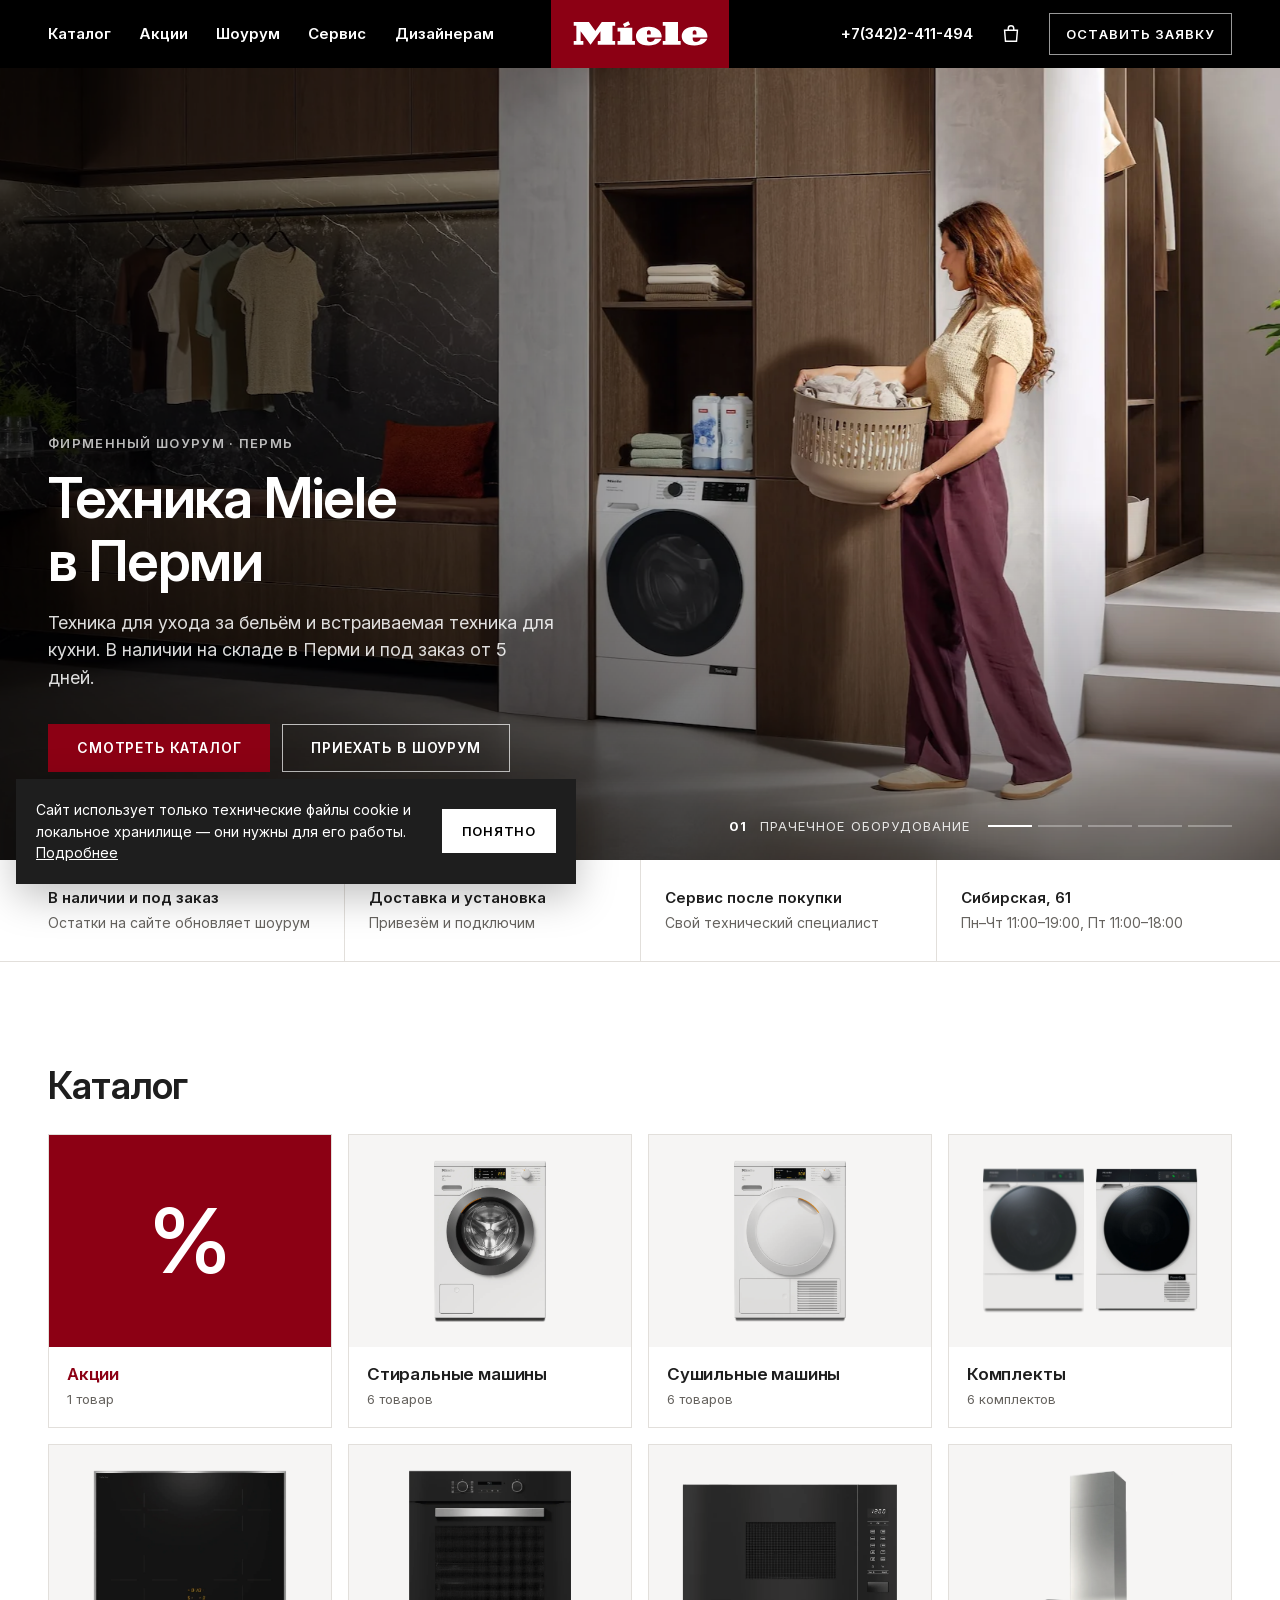
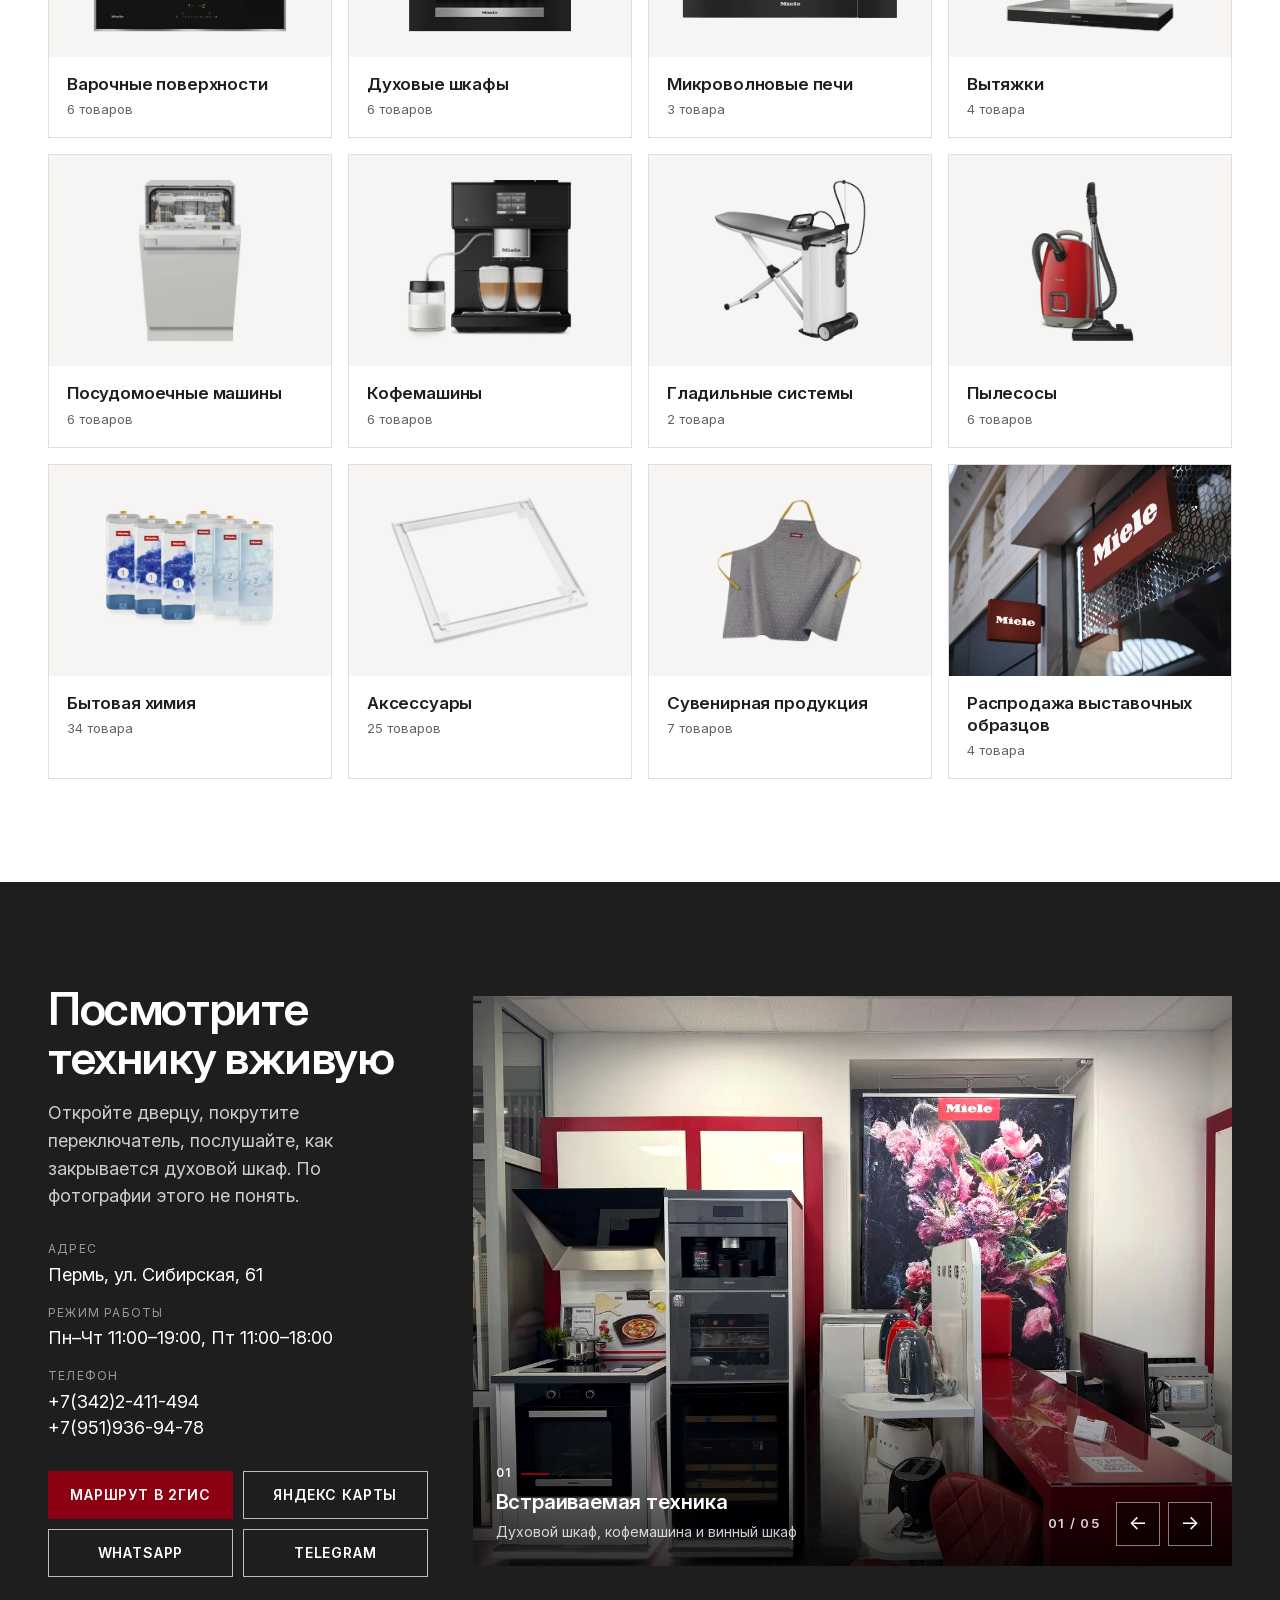
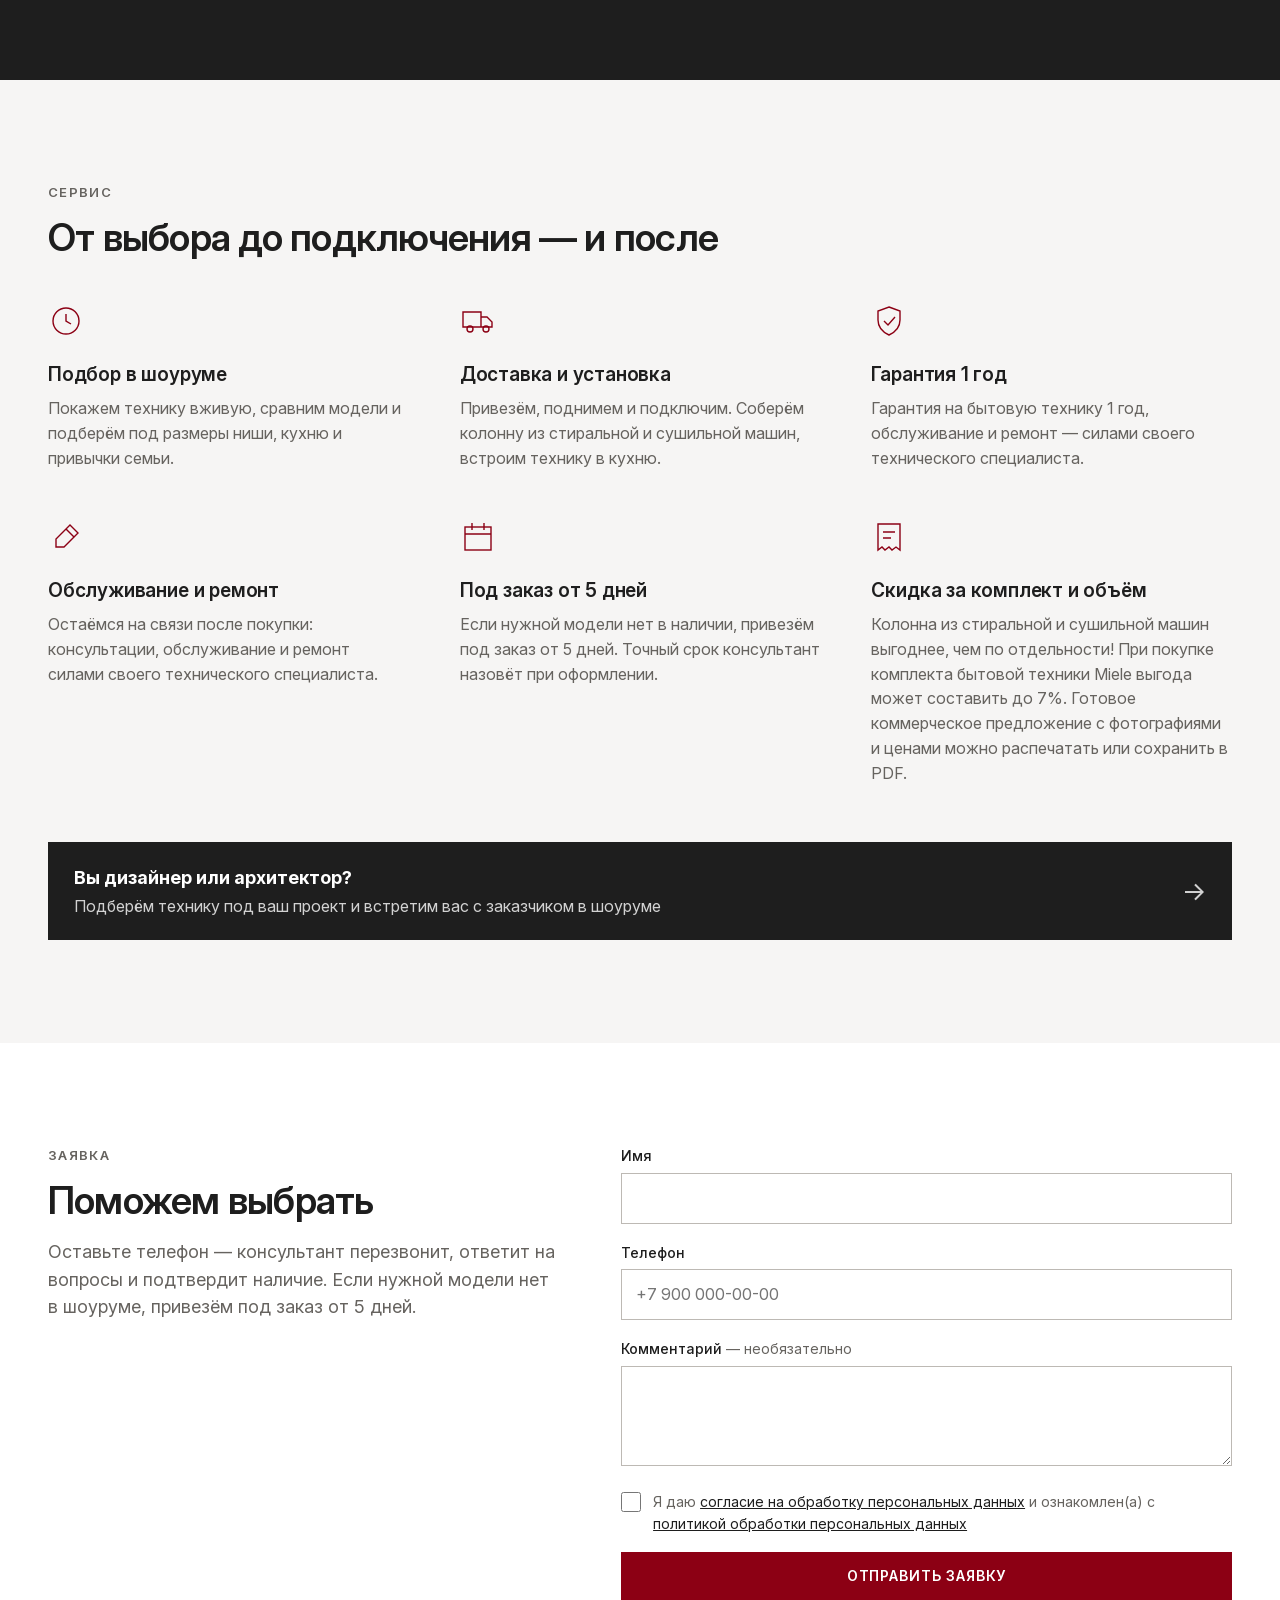
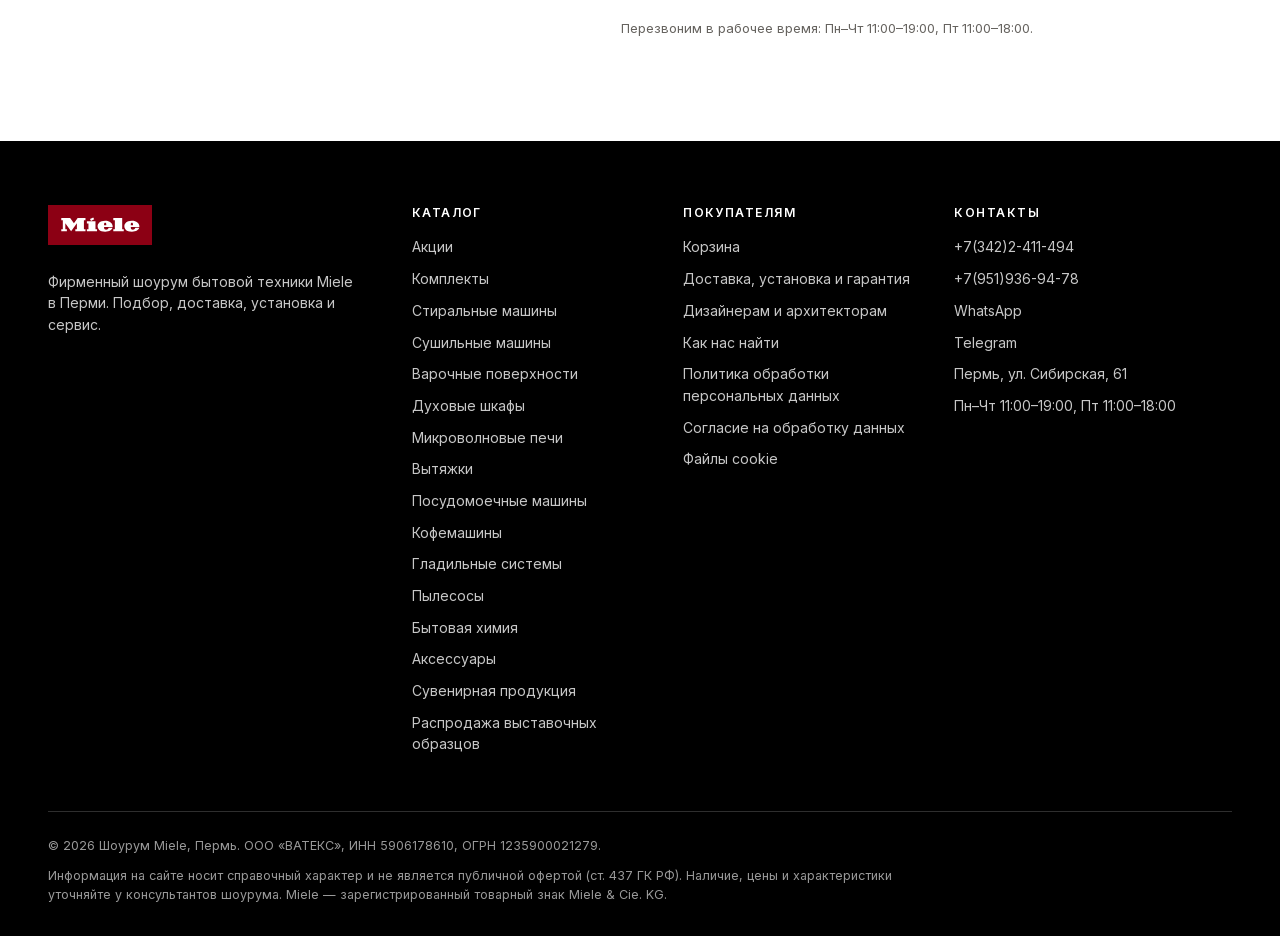
==== index.html @ 255496a9 "Offer: product photos ~25% bigger Co-Authored-By: Claude Opus 5.5 <noreply@anthropic.com>" ====
<!doctype html>
<html lang="ru">
<head>
<meta charset="utf-8">
<meta name="viewport" content="width=device-width, initial-scale=1">
<title>Miele в Перми — фирменный шоурум бытовой техники</title>
<meta name="description" content="Шоурум техники Miele в Перми на Сибирской, 61: стиральные машины и сушильные машины, духовые шкафы, варочные поверхности, посудомоечные машины. В наличии и под заказ, доставка и установка.">
<link rel="canonical" href="https://miele-perm.ru/">
<meta name="theme-color" content="#000000">
<link rel="preload" href="assets/fonts/InterVariable.woff2" as="font" type="font/woff2" crossorigin>
<link rel="icon" href="assets/img/favicon.png" type="image/png">
<link rel="stylesheet" href="assets/css/style.css?v=47">
</head>
<body data-page="home">
<div id="hdr"></div>

<main id="main">
  <section class="hero">
    <div class="hero__slides" aria-hidden="true">
      <img class="hero__img on" src="assets/img/mood/hero.webp" alt="Стиральная машина Miele в интерьере" data-label="Прачечное оборудование" style="--mp:68% 18%" fetchpriority="high">
      <img class="hero__img" src="assets/img/mood/h-kitchen.webp" alt="Кухня со встроенной техникой Miele" data-label="Встраиваемая кухня" style="--mp:70% 55%">
      <img class="hero__img" src="assets/img/mood/h-ovens.webp" alt="Духовые шкафы Miele в кухне с деревянными фасадами" data-label="Духовые шкафы" style="--mp:78% 45%">
      <img class="hero__img" src="assets/img/mood/h-built.webp" alt="Встраиваемая техника Miele цвета графит" data-label="Встраиваемая техника" style="--mp:75% 50%">
      <img class="hero__img" src="assets/img/mood/h-laundry.webp" alt="Колонна из стиральной и сушильной машин Miele" data-label="Стиральные и сушильные машины" style="--mp:55% 55%">
    </div>
    <div class="wrap hero__in">
      <p class="eyebrow">Фирменный шоурум · Пермь</p>
      <h1>Техника Miele в&nbsp;Перми</h1>
      <p class="lead">Техника для ухода за бельём и встраиваемая техника для кухни. В наличии на складе в Перми и под заказ от 5 дней.</p>
      <div class="hero__btns">
        <a class="btn" href="#catalog">Смотреть каталог</a>
        <a class="btn btn--white" href="#showroom">Приехать в шоурум</a>
      </div>
    </div>
    <div class="hero__bar wrap"><span class="hero__lbl"><b>01</b> Прачечное оборудование</span><span class="hero__dots"><button type="button" data-h="0" aria-label="Фото 1"><i></i></button><button type="button" data-h="1" aria-label="Фото 2"><i></i></button><button type="button" data-h="2" aria-label="Фото 3"><i></i></button><button type="button" data-h="3" aria-label="Фото 4"><i></i></button><button type="button" data-h="4" aria-label="Фото 5"><i></i></button></span></div>
  </section>

  <div class="facts"><div class="wrap facts__in">
    <div class="fact"><b>В наличии и под заказ</b><span>Остатки на сайте обновляет шоурум</span></div>
    <div class="fact"><b>Доставка и установка</b><span>Привезём и подключим</span></div>
    <div class="fact"><b>Сервис после покупки</b><span>Свой технический специалист</span></div>
    <div class="fact"><b>Сибирская, 61</b><span data-cfg="hours">Пн–Чт 11:00–19:00, Пт 11:00–18:00</span></div>
  </div></div>

  <section class="sec" id="catalog">
    <div class="wrap">
      <div class="cat__head">
        <div><button type="button" class="cat__back" id="cat-back" hidden>Все разделы</button><h2 id="cat-title">Каталог</h2></div>
        <div class="cat__tools" id="cat-tools" hidden>
          <label class="sort"><span>Сортировка</span>
            <select id="sort">
              <option value="default">По умолчанию</option>
              <option value="stock">Сначала в наличии</option>
              <option value="price-asc">Сначала дешевле</option>
              <option value="price-desc">Сначала дороже</option>
              <option value="name">По названию, А–Я</option>
            </select>
          </label>
          <label class="only"><input type="checkbox" id="only"> Только в наличии <span id="count" style="color:var(--muted)"></span></label>
        </div>
      </div>
      <div class="folders" id="folders"></div>
      <div class="grid" id="grid" aria-live="polite" hidden></div>
    </div>
  </section>

  <section class="sec sec--dark on-dark shw" id="showroom">
    <div class="wrap shw__in">
      <div class="shw__txt">
        <h2>Посмотрите технику вживую</h2>
        <p class="lead">Откройте дверцу, покрутите переключатель, послушайте, как закрывается духовой шкаф. По фотографии этого не понять.</p>
        <dl class="shw__dl">
          <div><dt>Адрес</dt><dd data-cfg="address">Пермь, ул. Сибирская, 61</dd></div>
          <div><dt>Режим работы</dt><dd data-cfg="hours">Пн–Чт 11:00–19:00, Пт 11:00–18:00</dd></div>
          <div><dt>Телефон</dt><dd><a data-cfg="tel" href="tel:+73422411494">+7(342)2-411-494</a><br><a data-cfg="tel2" href="tel:+79519369478">+7(951)936-94-78</a></dd></div>
        </dl>
        <div class="shw__btns">
            <a class="btn" data-cfg="gis" href="#" target="_blank" rel="noopener">Маршрут в 2ГИС</a>
            <a class="btn btn--white" data-cfg="ymaps" href="#" target="_blank" rel="noopener">Яндекс Карты</a>
            <a class="btn btn--white" data-cfg="wa" href="#" target="_blank" rel="noopener">WhatsApp</a>
            <a class="btn btn--white" data-cfg="tg" href="#" target="_blank" rel="noopener">Telegram</a>
          </div>
      </div>
      <div class="shw__slider" aria-label="Фото шоурума">
        <figure class="shw__s on"><img src="assets/img/showroom/sr2.webp?v=2" alt="Встраиваемая техника Miele у входа в шоурум" loading="lazy" draggable="false"><figcaption class="shw__cap"><i>01</i><b>Встраиваемая техника</b><em>Духовой шкаф, кофемашина и винный шкаф</em></figcaption></figure>
        <figure class="shw__s"><img src="assets/img/showroom/sr3.webp" alt="Линия встраиваемых духовых шкафов и холодильников Miele" loading="lazy" draggable="false"><figcaption class="shw__cap"><i>02</i><b>Линия духовых шкафов</b><em>Духовые шкафы, пароварки и холодильники</em></figcaption></figure>
        <figure class="shw__s"><img src="assets/img/showroom/sr4.webp" alt="Колонны из стиральных и сушильных машин Miele" loading="lazy" draggable="false"><figcaption class="shw__cap"><i>03</i><b>Прачечная</b><em>Колонны из стиральных и сушильных машин</em></figcaption></figure>
        <figure class="shw__s"><img src="assets/img/showroom/sr5.webp" alt="Стиральные машины Miele на подиуме" loading="lazy" draggable="false"><figcaption class="shw__cap"><i>04</i><b>Стиральные машины</b><em>Модели на подиуме — можно открыть и сравнить</em></figcaption></figure>
        <figure class="shw__s"><img src="assets/img/showroom/sr6.webp?v=2" alt="Зона консультаций в шоуруме Miele" loading="lazy" draggable="false"><figcaption class="shw__cap"><i>05</i><b>Зона консультаций</b><em>Подберём технику и посчитаем комплект</em></figcaption></figure>
        <div class="shw__ctl"><span class="shw__n">01 / 05</span><button type="button" class="shw__arr" data-d="-1" aria-label="Предыдущее фото">←</button><button type="button" class="shw__arr" data-d="1" aria-label="Следующее фото">→</button></div>
      </div>
    </div>
  </section>

  <section class="sec sec--soft" id="service">
    <div class="wrap">
      <p class="eyebrow">Сервис</p>
      <h2>От выбора до подключения — и после</h2>
      <div class="svc">
        <div class="svc__i">
          <svg viewBox="0 0 36 36" aria-hidden="true"><circle cx="18" cy="18" r="13"/><path d="M18 11v7l5 3"/></svg>
          <h3>Подбор в шоуруме</h3>
          <p>Покажем технику вживую, сравним модели и подберём под размеры ниши, кухню и привычки семьи.</p>
        </div>
        <div class="svc__i">
          <svg viewBox="0 0 36 36" aria-hidden="true"><path d="M3 9h18v15H3zM21 14h6l5 5v5h-11z"/><circle cx="10" cy="26" r="3"/><circle cx="26" cy="26" r="3"/></svg>
          <h3>Доставка и установка</h3>
          <p>Привезём, поднимем и подключим. Соберём колонну из стиральной и сушильной машин, встроим технику в кухню.</p>
        </div>
        <div class="svc__i svc__i--key">
          <svg viewBox="0 0 36 36" aria-hidden="true"><path d="M18 4l11 4v9c0 7-4.5 12-11 15C11.5 29 7 24 7 17V8z"/><path d="M13 18l4 4 7-8"/></svg>
          <h3>Гарантия 1 год</h3>
          <p>Гарантия на бытовую технику 1 год, обслуживание и ремонт — силами своего технического специалиста.</p>
        </div>
        <div class="svc__i">
          <svg viewBox="0 0 36 36" aria-hidden="true"><path d="M22 6l8 8-14 14H8v-8z"/><path d="M18 10l8 8"/></svg>
          <h3>Обслуживание и ремонт</h3>
          <p>Остаёмся на связи после покупки: консультации, обслуживание и ремонт силами своего технического специалиста.</p>
        </div>
        <div class="svc__i">
          <svg viewBox="0 0 36 36" aria-hidden="true"><rect x="5" y="8" width="26" height="23"/><path d="M5 15h26M12 4v7M24 4v7"/></svg>
          <h3>Под заказ от 5 дней</h3>
          <p>Если нужной модели нет в наличии, привезём под заказ от 5 дней. Точный срок консультант назовёт при оформлении.</p>
        </div>
        <div class="svc__i">
          <svg viewBox="0 0 36 36" aria-hidden="true"><path d="M7 5h22v26l-4-3-4 3-3-3-4 3-3-3-4 3z"/><path d="M12 13h12M12 19h8"/></svg>
          <h3>Скидка за комплект и объём</h3>
          <p>Колонна из стиральной и сушильной машин выгоднее, чем по отдельности! При покупке комплекта бытовой техники Miele выгода может составить до 7%. Готовое коммерческое предложение с фотографиями и ценами можно распечатать или сохранить в PDF.</p>
        </div>
      </div>
      <a class="svc__pro" href="designers.html"><span><b>Вы дизайнер или архитектор?</b> Подберём технику под ваш проект и встретим вас с заказчиком в шоуруме</span><span class="svc__go" aria-hidden="true">→</span></a>
    </div>
  </section>

  <section class="sec" id="ask">
    <div class="wrap ask">
      <div>
        <p class="eyebrow">Заявка</p>
        <h2>Поможем выбрать</h2>
        <p class="lead">Оставьте телефон — консультант перезвонит, ответит на вопросы и подтвердит наличие. Если нужной модели нет в шоуруме, привезём под заказ <span data-cfg="leadTime">от 5 дней</span>.</p>
      </div>
      <div id="lead-home"></div>
    </div>
  </section>
</main>

<div id="ftr"></div>
<script src="api/state.php"></script>
<script src="assets/js/store.js?v=47"></script>
<script src="assets/js/app.js?v=47"></script>
</body>
</html>
---- assets/css/style.css ----
@font-face { font-family: "Inter"; src: url("../fonts/InterVariable.woff2") format("woff2"); font-weight: 100 900; font-display: swap; }

:root {
  --red: #8C0014; --red-dark: #6E0010;
  --black: #000; --ink: #1E1E1E; --muted: #66635F; --line: #E2DFDB;
  --bg: #fff; --soft: #F6F5F4; --sand: #D5D2CC;
  --ok: #1F7A4D; --warn: #A8650A; --off: #8A8784;
  --wrap: 1280px; --gut: clamp(16px, 4vw, 48px);
  --ease: cubic-bezier(.2, .7, .2, 1);
}
*, *::before, *::after { box-sizing: border-box; }
html { -webkit-text-size-adjust: 100%; scroll-behavior: smooth; scroll-padding-top: 88px; }
body { margin: 0; background: var(--bg); color: var(--ink); font: 400 16px/1.55 "Inter", "Helvetica Neue", Helvetica, Arial, sans-serif; -webkit-font-smoothing: antialiased; }
img { display: block; max-width: 100%; }
a { color: inherit; }
h1, h2, h3, p { margin: 0; }
h1, h2, h3 { font-weight: 600; letter-spacing: -.02em; line-height: 1.12; text-wrap: balance; }
h1 { font-size: clamp(32px, 4.6vw, 56px); }
h2 { font-size: clamp(26px, 3vw, 38px); }
h3 { font-size: 19px; letter-spacing: -.01em; line-height: 1.3; }
button, input, textarea, select { font: inherit; color: inherit; }
:focus-visible { outline: 2px solid var(--red); outline-offset: 3px; }
.on-dark :focus-visible, .hdr :focus-visible, .ftr :focus-visible { outline-color: #fff; }
.wrap { width: 100%; max-width: calc(var(--wrap) + var(--gut) * 2); margin: 0 auto; padding: 0 var(--gut); }
.sec { padding: clamp(56px, 8vw, 104px) 0; }
.sec--soft { background: var(--soft); }
.sec--sand { background: var(--sand); }
.sec--dark { background: var(--ink); color: #fff; }
.eyebrow { font-size: 13px; font-weight: 600; letter-spacing: .1em; text-transform: uppercase; color: var(--muted); margin-bottom: 14px; }
.sec--dark .eyebrow, .hero .eyebrow { color: rgba(255, 255, 255, .72); }
.lead { font-size: clamp(16px, 1.4vw, 18px); color: var(--muted); max-width: 60ch; margin-top: 16px; }
.sec--dark .lead { color: rgba(255, 255, 255, .78); }
.sr { position: absolute; width: 1px; height: 1px; overflow: hidden; clip: rect(0 0 0 0); white-space: nowrap; }
.skip { position: absolute; left: -999px; top: 0; z-index: 100; background: #fff; color: #000; padding: 12px 16px; }
.skip:focus { left: 8px; top: 8px; }

/* Кнопки */
.btn { display: inline-flex; align-items: center; justify-content: center; gap: 10px; min-height: 48px; padding: 0 28px; border: 1px solid transparent; border-radius: 0; background: var(--red); color: #fff; font-size: 14px; font-weight: 600; letter-spacing: .06em; text-transform: uppercase; text-decoration: none; cursor: pointer; transition: background .2s var(--ease), color .2s var(--ease), border-color .2s var(--ease); }
.btn:hover { background: var(--red-dark); }
.btn--line { background: transparent; color: var(--ink); border-color: var(--ink); }
.btn--line:hover { background: var(--ink); color: #fff; }
.btn--white { background: transparent; color: #fff; border-color: rgba(255, 255, 255, .7); }
.btn--white:hover { background: #fff; color: var(--ink); border-color: #fff; }
.btn--wide { width: 100%; }
.more { display: inline-flex; align-items: center; gap: 8px; font-size: 13px; font-weight: 600; letter-spacing: .1em; text-transform: uppercase; text-decoration: none; border-bottom: 1px solid currentColor; padding-bottom: 3px; }
.more::after { content: "→"; transition: transform .2s var(--ease); }
.more:hover::after { transform: translateX(4px); }

/* Демо-полоса */
.demo { background: var(--sand); color: var(--ink); font-size: 13px; text-align: center; padding: 7px var(--gut); }
.demo a { font-weight: 600; }

/* Шапка */
.hdr { position: sticky; top: 0; z-index: 50; background: var(--black); color: #fff; }
.hdr__in { display: grid; grid-template-columns: 1fr auto 1fr; align-items: center; height: 68px; }
.nav { display: flex; gap: clamp(16px, 2.2vw, 32px); }
.nav a { font-size: 14px; text-decoration: none; color: rgba(255, 255, 255, .86); padding: 8px 0; border-bottom: 1px solid transparent; transition: color .2s, border-color .2s; }
.nav a:hover { color: #fff; border-color: #fff; }
.logo { display: inline-flex; align-items: center; gap: 12px; text-decoration: none; color: #fff; }
.logo__mark { background: var(--red); color: #fff; font-weight: 700; font-size: 21px; letter-spacing: .01em; line-height: 1; padding: 8px 14px 9px; }
.logo__city { font-size: 12px; letter-spacing: .14em; text-transform: uppercase; color: rgba(255, 255, 255, .8); }
.hdr__right { display: flex; justify-content: flex-end; align-items: center; gap: 24px; }
.hdr__tel { font-size: 15px; font-weight: 600; text-decoration: none; white-space: nowrap; }
.hdr__cta { font-size: 13px; font-weight: 600; letter-spacing: .08em; text-transform: uppercase; text-decoration: none; border: 1px solid rgba(255, 255, 255, .6); padding: 10px 16px; transition: background .2s, color .2s; }
.hdr__cta:hover { background: #fff; color: #000; }
.burger { display: none; width: 44px; height: 44px; margin-left: -10px; background: none; border: 0; cursor: pointer; position: relative; }
.burger span, .burger::before, .burger::after { content: ""; position: absolute; left: 11px; right: 11px; height: 1.5px; background: #fff; transition: transform .25s var(--ease), opacity .2s; }
.burger::before { top: 15px; } .burger span { top: 21px; } .burger::after { top: 27px; }
.burger[aria-expanded="true"]::before { transform: translateY(6px) rotate(45deg); }
.burger[aria-expanded="true"]::after { transform: translateY(-6px) rotate(-45deg); }
.burger[aria-expanded="true"] span { opacity: 0; }
.hdr__icon { display: none; width: 44px; height: 44px; margin-right: -10px; align-items: center; justify-content: center; }
.mnav { display: none; }

/* Герой */
.hero { position: relative; min-height: min(78vh, 720px); display: flex; align-items: flex-end; color: #fff; background: #1b1714; overflow: hidden; }
.hero__img { position: absolute; inset: 0; width: 100%; height: 100%; object-fit: cover; }
.hero::after { content: ""; position: absolute; inset: 0; background: linear-gradient(90deg, rgba(0, 0, 0, .72) 0%, rgba(0, 0, 0, .35) 48%, rgba(0, 0, 0, 0) 78%), linear-gradient(0deg, rgba(0, 0, 0, .5), rgba(0, 0, 0, 0) 45%); }
.hero__in { position: relative; z-index: 1; padding-top: 96px; padding-bottom: clamp(40px, 7vw, 88px); }
.hero h1 { max-width: 14ch; }
.hero p.lead { color: rgba(255, 255, 255, .86); max-width: 46ch; }
.hero__btns { display: flex; flex-wrap: wrap; gap: 12px; margin-top: 32px; }

.facts { border-bottom: 1px solid var(--line); }
.facts__in { display: grid; grid-template-columns: repeat(4, 1fr); }
.fact { padding: 26px 24px 26px 0; font-size: 15px; }
.fact + .fact { padding-left: 24px; border-left: 1px solid var(--line); }
.fact b { display: block; font-weight: 600; margin-bottom: 2px; }
.fact span { color: var(--muted); font-size: 14px; }

/* Каталог */
.cat__head { display: flex; flex-wrap: wrap; align-items: flex-end; justify-content: space-between; gap: 20px; margin-bottom: 28px; }
.filters { display: flex; flex-wrap: wrap; gap: 8px; margin-bottom: 20px; }
.chip { min-height: 40px; padding: 0 16px; border: 1px solid var(--line); background: #fff; font-size: 14px; cursor: pointer; transition: border-color .2s, background .2s, color .2s; }
.chip:hover { border-color: var(--ink); }
.chip[aria-pressed="true"] { background: var(--ink); border-color: var(--ink); color: #fff; }
.only { display: inline-flex; align-items: center; gap: 10px; font-size: 14px; cursor: pointer; min-height: 40px; }
.only input { width: 18px; height: 18px; accent-color: var(--red); margin: 0; }
.grid { display: grid; grid-template-columns: repeat(3, minmax(0, 1fr)); gap: 2px; background: var(--line); border: 1px solid var(--line); }
.card { display: flex; flex-direction: column; background: #fff; text-decoration: none; position: relative; }
.card__pic { aspect-ratio: 1 / 1; background: var(--soft); display: flex; align-items: center; justify-content: center; padding: 12%; overflow: hidden; }
.card__pic img { width: 100%; height: 100%; object-fit: contain; mix-blend-mode: multiply; transition: transform .5s var(--ease); }
.card:hover .card__pic img { transform: scale(1.04); }
.card__body { display: flex; flex-direction: column; gap: 8px; padding: 20px 22px 24px; flex: 1; }
.card__cat { font-size: 12px; letter-spacing: .1em; text-transform: uppercase; color: var(--muted); }
.card__title { font-size: 17px; font-weight: 600; line-height: 1.3; letter-spacing: -.01em; }
.card__foot { display: flex; flex-wrap: wrap; align-items: flex-end; justify-content: space-between; gap: 6px 12px; margin-top: auto; padding-top: 12px; }
.price { font-size: 19px; font-weight: 600; white-space: nowrap; font-variant-numeric: tabular-nums; }
.price--ask { font-size: 15px; font-weight: 500; color: var(--muted); }
.empty { grid-column: 1 / -1; background: #fff; padding: 56px 24px; text-align: center; color: var(--muted); }
.empty button { margin-top: 16px; }

/* Индикатор остатка */
.stock { display: inline-flex; align-items: center; gap: 9px; font-size: 14px; font-weight: 500; white-space: nowrap; }
.bars { display: inline-flex; align-items: flex-end; gap: 2px; height: 14px; }
.bars i { width: 4px; background: #D9D6D2; }
.bars i:nth-child(1) { height: 6px; } .bars i:nth-child(2) { height: 10px; } .bars i:nth-child(3) { height: 14px; }
.stock--low { color: var(--warn); } .stock--low .bars i:nth-child(1) { background: var(--warn); }
.stock--ok, .stock--many { color: var(--ok); }
.stock--ok .bars i:nth-child(-n+2), .stock--many .bars i { background: var(--ok); }
.stock--order, .stock--out { color: var(--muted); }

/* Комплекты */
.sets { display: grid; grid-template-columns: 1fr 1fr; gap: clamp(28px, 5vw, 80px); align-items: center; }
.sets__pic { aspect-ratio: 10 / 9; overflow: hidden; }
.sets__pic img { width: 100%; height: 100%; object-fit: cover; }
.set { border-top: 1px solid rgba(30, 30, 30, .25); padding: 22px 0; }
.set:last-child { border-bottom: 1px solid rgba(30, 30, 30, .25); }
.set__top { display: flex; justify-content: space-between; align-items: baseline; gap: 16px; }
.set__note { font-size: 13px; color: #4a4744; }
.set ul { list-style: none; padding: 0; margin: 12px 0 0; font-size: 15px; }
.set li { display: flex; justify-content: space-between; gap: 16px; padding: 4px 0; }
.set li a { text-decoration: none; border-bottom: 1px solid rgba(30, 30, 30, .3); }
.set li a:hover { border-color: var(--ink); }
.set li span { white-space: nowrap; color: #4a4744; font-variant-numeric: tabular-nums; }

/* Сервис */
.svc { display: grid; grid-template-columns: repeat(3, 1fr); gap: clamp(24px, 4vw, 56px); margin-top: 44px; }
.svc__i svg { width: 36px; height: 36px; stroke: var(--red); fill: none; stroke-width: 1.4; margin-bottom: 18px; }
.svc__i p { color: var(--muted); margin-top: 8px; }

/* Салон */
.salon { display: grid; grid-template-columns: 5fr 6fr; gap: clamp(28px, 5vw, 80px); align-items: center; }
.salon dl { margin: 32px 0 0; display: grid; gap: 18px; }
.salon dt { font-size: 12px; letter-spacing: .1em; text-transform: uppercase; color: rgba(255, 255, 255, .6); margin-bottom: 2px; }
.salon dd { margin: 0; font-size: 18px; }
.salon dd a { text-decoration: none; }
.salon dd a:hover { text-decoration: underline; }
.salon__btns { display: flex; flex-wrap: wrap; gap: 12px; margin-top: 32px; }
.salon__pic { aspect-ratio: 3 / 2; overflow: hidden; }
.salon__pic img { width: 100%; height: 100%; object-fit: cover; }

/* Форма */
.ask { display: grid; grid-template-columns: 5fr 6fr; gap: clamp(28px, 5vw, 80px); }
.form { display: grid; gap: 18px; }
.fld label { display: block; font-size: 14px; font-weight: 500; margin-bottom: 6px; }
.fld input, .fld textarea { width: 100%; min-height: 48px; padding: 12px 14px; border: 1px solid #BDB9B4; border-radius: 0; background: #fff; transition: border-color .2s; }
.fld textarea { min-height: 96px; resize: vertical; }
.fld input:hover, .fld textarea:hover { border-color: var(--ink); }
.fld input:focus, .fld textarea:focus { outline: 2px solid var(--ink); outline-offset: -1px; border-color: var(--ink); }
.fld .err { display: none; font-size: 13px; color: var(--red); margin-top: 6px; }
.fld.bad input, .fld.bad textarea { border-color: var(--red); }
.fld.bad .err { display: block; }
.agree { display: grid; grid-template-columns: 20px 1fr; gap: 12px; font-size: 14px; color: var(--muted); align-items: start; cursor: pointer; }
.agree input { width: 20px; height: 20px; margin: 1px 0 0; accent-color: var(--red); }
.agree a { color: var(--ink); }
.agree.bad { color: var(--red); }
.form__note { font-size: 13px; color: var(--muted); }
.done { border: 1px solid var(--line); padding: 32px; }
.done h3 { margin-bottom: 8px; }
.done p { color: var(--muted); }
.done .more { margin-top: 20px; }
.ask__about { font-size: 14px; background: var(--soft); padding: 12px 14px; }

/* Подвал */
.ftr { background: var(--black); color: rgba(255, 255, 255, .78); font-size: 14px; padding: 64px 0 32px; }
.ftr a { text-decoration: none; }
.ftr a:hover { color: #fff; text-decoration: underline; }
.ftr__grid { display: grid; grid-template-columns: 1.4fr 1fr 1fr 1.2fr; gap: 40px; }
.ftr h3 { font-size: 12px; letter-spacing: .12em; text-transform: uppercase; color: #fff; margin-bottom: 16px; }
.ftr ul { list-style: none; padding: 0; margin: 0; display: grid; gap: 10px; }
.ftr__about { margin-top: 20px; max-width: 34ch; }
.ftr__legal { margin-top: 56px; padding-top: 24px; border-top: 1px solid rgba(255, 255, 255, .18); display: grid; gap: 10px; font-size: 12.5px; color: rgba(255, 255, 255, .6); }
.ftr__legal p { max-width: 110ch; }

/* Cookie */
.ck { position: fixed; left: 16px; right: 16px; bottom: 16px; z-index: 60; max-width: 560px; background: var(--ink); color: #fff; padding: 20px; display: none; gap: 16px; align-items: center; font-size: 14px; box-shadow: 0 12px 40px rgba(0, 0, 0, .25); }
.ck.on { display: flex; }
.ck a { color: #fff; }
.ck button { flex: none; min-height: 44px; padding: 0 20px; background: #fff; color: #000; border: 0; font-weight: 600; font-size: 13px; letter-spacing: .06em; text-transform: uppercase; cursor: pointer; }

/* Страница товара */
.crumbs { font-size: 13px; color: var(--muted); padding: 24px 0 0; }
.crumbs a { text-decoration: none; } .crumbs a:hover { text-decoration: underline; }
.pd { display: grid; grid-template-columns: 6fr 5fr; gap: clamp(28px, 5vw, 80px); padding: 28px 0 clamp(56px, 8vw, 96px); align-items: start; }
.gal__main { aspect-ratio: 1 / 1; background: var(--soft); display: flex; align-items: center; justify-content: center; padding: 9%; }
.gal__main img { width: 100%; height: 100%; object-fit: contain; mix-blend-mode: multiply; }
.gal__main.cover { padding: 0; } .gal__main.cover img { object-fit: cover; mix-blend-mode: normal; }
.gal__th { display: flex; gap: 8px; margin-top: 8px; }
.gal__th button { width: 84px; height: 84px; padding: 8px; background: var(--soft); border: 1px solid transparent; cursor: pointer; }
.gal__th button[aria-current="true"] { border-color: var(--ink); }
.gal__th img { width: 100%; height: 100%; object-fit: contain; mix-blend-mode: multiply; }
.pd__info { position: sticky; top: 96px; }
.pd__info h1 { font-size: clamp(26px, 2.8vw, 36px); }
.pd__meta { font-size: 14px; color: var(--muted); margin-top: 10px; }
.pd__buy { margin: 28px 0; padding: 24px 0; border-top: 1px solid var(--line); border-bottom: 1px solid var(--line); display: grid; gap: 14px; }
.pd__buy .price { font-size: 30px; }
.pd__buy .price--ask { font-size: 20px; color: var(--ink); }
.pd__btns { display: grid; grid-template-columns: 1fr 1fr; gap: 10px; margin-top: 6px; }
.pd__hint { font-size: 13px; color: var(--muted); }
.feat { list-style: none; padding: 0; margin: 0; display: grid; gap: 10px; }
.feat li { padding-left: 22px; position: relative; }
.feat li::before { content: ""; position: absolute; left: 0; top: .68em; width: 10px; height: 1.5px; background: var(--red); }
.pd__more { display: grid; grid-template-columns: 1fr 1fr; gap: clamp(28px, 5vw, 80px); }
.pd__more h2 { font-size: 24px; margin-bottom: 20px; }
.specs { width: 100%; border-collapse: collapse; font-size: 15px; }
.specs th, .specs td { text-align: left; padding: 12px 0; border-bottom: 1px solid var(--line); vertical-align: top; font-weight: 400; }
.specs th { color: var(--muted); width: 46%; padding-right: 16px; }

/* Юридические страницы */
.doc { max-width: 820px; padding: 48px 0 96px; }
.doc h1 { font-size: clamp(28px, 3.4vw, 40px); margin-bottom: 12px; }
.doc h2 { font-size: 21px; margin: 40px 0 12px; }
.doc p, .doc li { margin-bottom: 10px; }
.doc ul, .doc ol { padding-left: 22px; margin: 0 0 12px; }
.doc .upd { color: var(--muted); font-size: 14px; }
.doc mark { background: #FFF1C2; padding: 0 3px; }
.doc table { border-collapse: collapse; width: 100%; font-size: 15px; margin: 12px 0; }
.doc td, .doc th { border: 1px solid var(--line); padding: 10px 12px; text-align: left; vertical-align: top; }

@media (max-width: 1020px) {
  .nav, .hdr__cta, .hdr__tel { display: none; }
  .burger { display: block; } .hdr__icon { display: inline-flex; }
  .hdr__in { height: 60px; }
  .mnav { position: fixed; inset: 60px 0 0; z-index: 49; background: var(--black); color: #fff; padding: 24px var(--gut) 40px; flex-direction: column; gap: 4px; overflow: auto; }
  .mnav.on { display: flex; }
  .mnav a { font-size: 24px; font-weight: 600; text-decoration: none; padding: 14px 0; border-bottom: 1px solid rgba(255, 255, 255, .16); }
  .mnav .mnav__tel { margin-top: auto; border: 0; font-size: 20px; }
  .grid { grid-template-columns: repeat(2, minmax(0, 1fr)); }
  .facts__in { grid-template-columns: 1fr 1fr; }
  .fact:nth-child(3) { padding-left: 0; border-left: 0; }
  .fact:nth-child(n+3) { border-top: 1px solid var(--line); }
  .sets, .salon, .ask, .pd, .pd__more { grid-template-columns: 1fr; }
  .pd__info { position: static; }
  .ftr__grid { grid-template-columns: 1fr 1fr; }
}
@media (max-width: 640px) {
  .logo__city { display: none; }
  .hero { min-height: 600px; }
  .hero::after { background: linear-gradient(0deg, rgba(0, 0, 0, .82) 0%, rgba(0, 0, 0, .35) 60%, rgba(0, 0, 0, .15) 100%); }
  .hero__btns .btn { width: 100%; }
  .grid { grid-template-columns: 1fr; }
  .card__main { flex-direction: row; }
  .card__pic { width: 38%; flex: none; padding: 5%; aspect-ratio: auto; min-height: 150px; }
  .card__pic img { max-height: 200px; }
  .card__body { padding: 16px; }
  .card__title { font-size: 16px; }
  .card__foot { flex-direction: column; align-items: flex-start; gap: 6px; }
  .svc { grid-template-columns: 1fr; }
  .set__top { flex-direction: column; gap: 2px; }
  .pd__btns { grid-template-columns: 1fr; }
  .gal__th button { width: 68px; height: 68px; }
  .ftr__grid { grid-template-columns: 1fr; gap: 32px; }
  .ck.on { flex-direction: column; align-items: stretch; }
  .salon__btns .btn, .btn--m { width: 100%; }
}
@media (max-width: 380px) { .fact { font-size: 14px; padding-right: 12px; } .fact + .fact { padding-left: 12px; } .fact:nth-child(3) { padding-left: 0; } }
@media (prefers-reduced-motion: reduce) { html { scroll-behavior: auto; } *, *::before, *::after { transition: none !important; animation: none !important; } }

/* Логотип и сортировка */
.logo__img { display: block; height: 40px; width: auto; }
.cat__tools { display: flex; flex-wrap: wrap; align-items: center; gap: 12px 28px; }
.sort { display: inline-flex; align-items: center; gap: 10px; font-size: 14px; }
.sort span { color: var(--muted); }
.sort select, .tools select { min-height: 40px; padding: 0 36px 0 12px; border: 1px solid #BDB9B4; border-radius: 0; background: #fff url("data:image/svg+xml,%3Csvg xmlns='http://www.w3.org/2000/svg' width='12' height='8' fill='none' stroke='%231E1E1E' stroke-width='1.5'%3E%3Cpath d='M1 1.5l5 5 5-5'/%3E%3C/svg%3E") no-repeat right 12px center; -webkit-appearance: none; appearance: none; font-size: 14px; cursor: pointer; }
.sort select:hover, .tools select:hover { border-color: var(--ink); }
@media (max-width: 640px) { .logo__img { height: 34px; } .cat__tools { width: 100%; } .sort { width: 100%; } .sort select { flex: 1; min-height: 44px; } }

/* ---------- Правки 11.11: акции, корзина, шоурум ---------- */
.card { position: relative; }
.card__main { display: flex; flex-direction: column; flex: 1; text-decoration: none; color: inherit; }
.card__pic, .gal__main { position: relative; }
.card__add, .set__add { display: flex; align-items: center; justify-content: center; margin: 0 22px 22px; min-height: 44px; padding: 0 16px; border: 1px solid var(--ink); background: #fff; color: var(--ink); font-size: 13px; font-weight: 600; letter-spacing: .06em; text-transform: uppercase; text-decoration: none; cursor: pointer; transition: background .2s var(--ease), color .2s var(--ease); }
.card__add:hover, .set__add:hover, .card__add.on, .set__add.on { background: var(--ink); color: #fff; }
.set__add { margin: 16px 0 0; background: transparent; width: fit-content; }
.sale { position: absolute; left: 0; top: 0; z-index: 1; background: var(--red); color: #fff; font-size: 13px; font-weight: 600; padding: 6px 10px; line-height: 1; }
.price--sale { display: inline-flex; flex-direction: column; align-items: flex-end; gap: 2px; line-height: 1.15; }
.price--sale s { font-size: .74em; font-weight: 400; color: var(--muted); text-decoration-thickness: 1px; }
.price--sale b { color: var(--red); font-weight: 600; }
.pd__buy .price--sale, .ci__each .price--sale { flex-direction: row; align-items: baseline; gap: 12px; flex-wrap: wrap; }
.pd__buy .price--sale b { order: -1; }
.chip--sale { color: var(--red); border-color: var(--red); font-weight: 600; }
.chip--sale:hover { border-color: var(--red-dark); }
.chip--sale[aria-pressed="true"] { background: var(--red); border-color: var(--red); color: #fff; }
.hdr__cart { position: relative; display: inline-flex; align-items: center; justify-content: center; width: 44px; height: 44px; margin: 0 -8px; }
.hdr__n { position: absolute; right: 2px; top: 4px; min-width: 18px; height: 18px; padding: 0 5px; border-radius: 9px; background: var(--red); color: #fff; font-size: 11px; font-weight: 600; line-height: 18px; text-align: center; }
.hdr__n[hidden] { display: none; }
.pd__go { font-size: 14px; font-weight: 600; }
.pd__go[hidden] { display: none; }
.pd__msg { font-size: 14px; color: var(--muted); display: flex; flex-wrap: wrap; gap: 6px 16px; }
.pd__msg a { color: var(--ink); font-weight: 500; }
.salon dd a { display: inline-block; padding: 2px 0; }

.cart__h { font-size: clamp(28px, 3.4vw, 40px); margin: 16px 0 32px; }
.cartv { padding-bottom: clamp(48px, 7vw, 88px); }
.cart { display: grid; grid-template-columns: minmax(0, 1fr) 380px; gap: clamp(24px, 4vw, 56px); align-items: start; }
.cart__none { border: 1px solid var(--line); padding: 48px 24px; text-align: center; color: var(--muted); }
.cart__none .btn { margin-top: 20px; }
.cart__list { border-top: 1px solid var(--line); }
.ci { display: grid; grid-template-columns: 96px minmax(0, 1fr) auto 130px 44px; gap: 16px; align-items: center; padding: 20px 0; border-bottom: 1px solid var(--line); }
.ci__pic { width: 96px; height: 96px; background: var(--soft); display: flex; align-items: center; justify-content: center; padding: 8px; }
.ci__pic img { width: 100%; height: 100%; object-fit: contain; mix-blend-mode: multiply; }
.ci__info { display: grid; gap: 6px; justify-items: start; }
.ci__title { font-weight: 600; line-height: 1.3; text-decoration: none; }
.ci__title:hover { text-decoration: underline; }
.ci__each { font-size: 14px; color: var(--muted); }
.ci__each .price { font-size: 14px; font-weight: 500; color: var(--ink); }
.ci__each .price--ask { color: var(--muted); }
.ci__sum { text-align: right; }
.qty { display: inline-flex; border: 1px solid #BDB9B4; }
.qty button { width: 44px; height: 44px; border: 0; background: #fff; font-size: 20px; line-height: 1; cursor: pointer; }
.qty button:hover { background: var(--soft); }
.qty input { width: 48px; height: 44px; border: 0; border-left: 1px solid var(--line); border-right: 1px solid var(--line); border-radius: 0; text-align: center; font-variant-numeric: tabular-nums; -moz-appearance: textfield; appearance: textfield; }
.qty input::-webkit-outer-spin-button, .qty input::-webkit-inner-spin-button { -webkit-appearance: none; margin: 0; }
.ci__rm { width: 44px; height: 44px; border: 0; background: none; font-size: 26px; line-height: 1; color: var(--muted); cursor: pointer; }
.ci__rm:hover { color: var(--red); }
.sum { position: sticky; top: 92px; background: var(--soft); padding: 28px; display: grid; gap: 14px; }
.sum h2 { font-size: 22px; }
.sum dl { margin: 0; display: grid; gap: 10px; }
.sum dl div { display: flex; justify-content: space-between; gap: 16px; font-variant-numeric: tabular-nums; }
.sum dd { margin: 0; white-space: nowrap; }
.sum__disc { color: var(--red); font-weight: 500; }
.sum__total { border-top: 1px solid #CFCBC6; padding-top: 14px; font-size: 22px; font-weight: 600; }
.sum__next { font-size: 14px; font-weight: 500; }
.sum__note { font-size: 13px; color: var(--muted); }
.offer { display: none; }

@media (max-width: 1180px) { .hdr__tel { display: none; } }
@media (max-width: 1020px) {
  .cart { grid-template-columns: 1fr; }
  .sum { position: static; }
  .hdr__cart { margin: 0 -10px 0 0; }
  .hdr__right { gap: 4px; }
  .hdr__icon { margin-right: 0; }
  .mnav .mnav__tel2 { border: 0; font-size: 20px; padding-top: 0; }
}
@media (max-width: 640px) {
  .card__main { flex-direction: row; }
  .card__add { margin: 0 16px 16px; }
  .filters { flex-wrap: nowrap; overflow-x: auto; margin: 0 calc(var(--gut) * -1) 20px; padding: 0 var(--gut) 6px; scrollbar-width: none; -webkit-overflow-scrolling: touch; }
  .filters::-webkit-scrollbar { display: none; }
  .chip { flex: none; white-space: nowrap; min-height: 44px; }
  .hero__img { object-position: 68% center; }
  .ci { grid-template-columns: 72px minmax(0, 1fr) 44px; gap: 12px; }
  .ci__pic { width: 72px; height: 72px; grid-row: 1 / 3; align-self: start; }
  .ci__info { grid-column: 2 / 3; }
  .ci__rm { grid-column: 3; grid-row: 1; align-self: start; }
  .ci .qty { grid-column: 2 / 3; grid-row: 2; justify-self: start; }
  .ci__sum { grid-column: 2 / 4; grid-row: 3; text-align: left; }
  .sum { padding: 20px; }
}

/* Печатное предложение из корзины: на бумагу и в PDF уходит только оно */
@media print {
  /* Поля у страницы нулевые — тогда браузер не печатает свои колонтитулы (дата, название, адрес сайта).
     Отступы от края листа дают пустые шапка и подвал таблицы .offer__page: они повторяются на каждом листе. */
  @page { size: A4; margin: 0; }
  .offer { padding: 0 20mm; }
  .offer__page > thead > tr > td, .offer__page > tfoot > tr > td { height: 11mm; padding: 0; }
  .offer__page > tbody > tr > td { padding: 0; }
  body[data-page="cart"] { background: #fff; color: #000; font-size: 10.5pt; }
  body[data-page="cart"] #hdr, body[data-page="cart"] #ftr, body[data-page="cart"] .cartv, body[data-page="cart"] #ask { display: none !important; }
  .offer { display: block; }
  /* Шапка в одну строку: слева адрес и часы работы, по центру логотип, справа телефоны */
  .offer__top { display: grid; grid-template-columns: 1fr auto 1fr; align-items: center; gap: 12pt; padding-bottom: 9pt; border-bottom: 1.5pt solid #000; }
  .offer__top img { height: 34pt; width: auto; }
  .offer__co { display: grid; gap: 1.5pt; font-size: 9.5pt; justify-items: start; text-align: left; }
  .offer__co--r { justify-items: end; text-align: right; }
  .offer__co b { font-size: 10.5pt; }
  .offer__m > span { display: inline-flex; align-items: center; gap: 2.5pt; white-space: nowrap; }
  .offer__m svg { width: 10pt; height: 10pt; flex: none; }
  /* Заголовок и дата — одной строкой */
  .offer h1 { font-size: 17pt; margin: 12pt 0 8pt; letter-spacing: -.01em; }
  .offer__date { font-weight: 400; color: #555; white-space: nowrap; }
  .offer table { width: 100%; border-collapse: collapse; }
  .offer__tbl th, .offer__tbl td { border-bottom: .5pt solid #999; padding: 4.5pt 5pt; text-align: left; vertical-align: top; }
  .offer__tbl th { font-size: 8.5pt; text-transform: uppercase; letter-spacing: .06em; border-bottom: 1pt solid #000; }
  .offer__tbl td:nth-child(n+4), .offer__tbl th:nth-child(n+4) { text-align: right; white-space: nowrap; }
  .offer__tbl small { display: block; font-size: 8.5pt; color: #555; margin-top: 2pt; }
  .offer__tbl s { color: #777; font-size: 8.5pt; }
  .offer__tbl tr { break-inside: avoid; }
  .offer table.offer__sum { width: 55%; margin: 10pt 0 0 auto; }
  .offer__sum th, .offer__sum td { padding: 4pt 6pt; text-align: right; font-weight: 400; white-space: nowrap; }
  .offer__total th, .offer__total td { font-size: 13pt; font-weight: 700; border-top: 1pt solid #000; padding-top: 7pt; }
  .offer__p { margin-top: 10pt; font-size: 9.5pt; }
  .offer__contacts { margin-top: 16pt; break-inside: avoid; }
  .offer__contacts h2 { font-size: 12pt; margin-bottom: 6pt; }
  .offer__contacts th, .offer__contacts td { text-align: left; padding: 3pt 0; font-weight: 400; vertical-align: top; }
  .offer__contacts th { width: 32%; color: #555; }
  .offer__legal { margin-top: 12pt; font-size: 8.5pt; color: #555; break-inside: avoid; }
}

/* ---------- Правки 11.11, вечер: папки каталога, комплекты, логотип ---------- */
[hidden] { display: none !important; }
.hdr .logo { align-self: stretch; }
.hdr .logo__img { height: 68px; }
.cat__back { display: inline-flex; align-items: center; gap: 8px; min-height: 40px; margin-bottom: 4px; padding: 0; border: 0; background: none; font-size: 13px; font-weight: 600; letter-spacing: .1em; text-transform: uppercase; color: var(--muted); cursor: pointer; }
.cat__back::before { content: "←"; font-size: 16px; letter-spacing: 0; }
.cat__back:hover { color: var(--ink); }
.folders { display: grid; grid-template-columns: repeat(4, minmax(0, 1fr)); gap: 16px; }
.folder { display: flex; flex-direction: column; background: #fff; border: 1px solid var(--line); text-decoration: none; padding-bottom: 18px; transition: border-color .2s var(--ease); }
.folder:hover { border-color: var(--ink); }
.folder__pic { aspect-ratio: 4 / 3; background: var(--soft); display: flex; align-items: center; justify-content: center; gap: 6%; padding: 9% 12%; overflow: hidden; }
.folder__pic img { width: 100%; height: 100%; min-width: 0; object-fit: contain; mix-blend-mode: multiply; transition: transform .5s var(--ease); }
.folder:hover .folder__pic img { transform: scale(1.04); }
.folder--duo .folder__pic img { width: 47%; }
.folder__pic img.folder__logo { width: 38%; height: auto; mix-blend-mode: normal; }
.folder--sale .folder__pic { background: var(--red); }
.folder__pct { color: #fff; font-size: clamp(56px, 7vw, 96px); font-weight: 600; line-height: 1; }
.folder__name { padding: 16px 18px 0; font-size: 17px; font-weight: 600; line-height: 1.3; letter-spacing: -.01em; }
.folder__n { padding: 4px 18px 0; font-size: 13px; color: var(--muted); }
.folder--sale .folder__name { color: var(--red); }

.grid--kits { grid-template-columns: repeat(2, minmax(0, 1fr)); }
/* Отдельный товар в папке «Комплекты» (например, стирально-сушильная машина): картинка той же высоты, что у комплектов */
.grid--kits .card:not(.kit) .card__pic { aspect-ratio: 16 / 9; padding: 6% 7%; }
.kit__pics { display: flex; align-items: center; gap: 4%; aspect-ratio: 16 / 9; background: var(--soft); padding: 6% 7%; }
.kit__pics a { flex: 1; min-width: 0; height: 100%; display: flex; }
.kit__pics img { width: 100%; height: 100%; object-fit: contain; mix-blend-mode: multiply; }
.kit__list { list-style: none; padding: 0; margin: 6px 0 0; display: grid; gap: 6px; font-size: 15px; }
.kit__list li { display: flex; justify-content: space-between; gap: 16px; }
.kit__list a { text-decoration: none; border-bottom: 1px solid var(--line); }
.kit__list a:hover { border-color: var(--ink); }
.kit__list span { white-space: nowrap; color: var(--muted); font-variant-numeric: tabular-nums; }
.kit__lbl { font-size: 14px; color: var(--muted); }
.salon__btns { display: grid; grid-template-columns: repeat(2, minmax(0, 220px)); }
.salon__btns .btn { width: 100%; padding: 0 12px; }

@media (max-width: 1020px) {
  .hdr .logo__img { height: 60px; }
  .folders { grid-template-columns: repeat(3, minmax(0, 1fr)); }
}
@media (max-width: 640px) {
  .folders { grid-template-columns: repeat(2, minmax(0, 1fr)); gap: 10px; }
  .folder__name { padding: 12px 12px 0; font-size: 15px; }
  .folder__n { padding: 2px 12px 0; }
  .folder { padding-bottom: 14px; }
  .grid--kits { grid-template-columns: minmax(0, 1fr); }
  .kit__list li { flex-direction: column; gap: 0; }
  .salon__btns { grid-template-columns: 1fr 1fr; }
}
@media print {
  .offer__tbl th:first-child, .offer__tbl td:first-child { width: 16pt; }
  .offer__pic { width: 46pt; padding-right: 0 !important; }
  .offer__pic img { display: block; width: 40pt; height: 40pt; object-fit: contain; }
}

.folder--cover .folder__pic { padding: 0; }
.folder--cover .folder__pic img { object-fit: cover; mix-blend-mode: normal; }

/* Метка «Есть в шоуруме» у товара */
.inshow { display: inline-flex; align-items: center; gap: 7px; align-self: flex-start; justify-self: start; font-size: 12px; font-weight: 600; letter-spacing: .06em; text-transform: uppercase; color: var(--ink); }
.inshow::before { content: ""; flex: none; width: 7px; height: 7px; background: var(--red); }

/* Поле-ловушка для роботов: человеку не видно */
.hp { position: absolute !important; left: -9999px; width: 1px; height: 1px; opacity: 0; }
.form__err { color: var(--red); font-size: 14px; margin: 0 0 12px; }

/* Печать предложения с iPhone и iPad. Там браузер сам ставит поля листа и свою строку внизу, а размеры в пунктах
   рисует на треть крупнее, чем на компьютере, — поэтому предложение уменьшаем и убираем собственные поля. */
@media print {
  @supports (-webkit-touch-callout: none) {
    .offer { zoom: .75; padding: 5mm 12mm 0; }
    .offer__page, .offer__page > tbody, .offer__page > tbody > tr, .offer__page > tbody > tr > td { display: block; }
    .offer__page > thead, .offer__page > tfoot { display: none; }
    .offer table.offer__sum { break-inside: avoid; }
  }
}

/* 16.11: гарантия, ссылка для дизайнеров, «Акция до», галерея шоурума, страница дизайнерам */
.svc { row-gap: clamp(32px, 4vw, 48px); }
.svc__i h3 { font-size: 19px; }
.svc__pro { display: flex; align-items: center; justify-content: space-between; gap: 20px; margin-top: clamp(40px, 5vw, 56px); padding: 22px 26px; background: var(--ink); color: #fff; text-decoration: none; transition: background .2s var(--ease); }
.svc__pro:hover { background: var(--red); }
.svc__pro span { color: rgba(255, 255, 255, .8); } .svc__pro b { color: #fff; display: block; font-size: 18px; margin-bottom: 2px; }
.svc__go { font-size: 26px; flex: none; transition: transform .2s var(--ease); } .svc__pro:hover .svc__go { transform: translateX(6px); }
.until { display: inline-flex; align-items: center; gap: 6px; align-self: flex-start; justify-self: start; font-size: 12px; font-weight: 600; color: var(--red); }
.until::before { content: ""; width: 12px; height: 12px; flex: none; border: 1.5px solid currentColor; border-radius: 50%; background: linear-gradient(currentColor, currentColor) 50% 30% / 1.5px 4px no-repeat; }
.pd__buy .until { margin-top: -4px; }
@media (max-width: 1020px) { .svc { grid-template-columns: 1fr 1fr; } }
@media (max-width: 640px) { .svc { grid-template-columns: 1fr; } .svc__pro { padding: 18px; } }

.dz-hero { background: var(--ink); color: #fff; padding: clamp(56px, 8vw, 112px) 0; position: relative; overflow: hidden; }
.dz-hero h1 { font-size: clamp(34px, 5vw, 64px); line-height: 1.05; letter-spacing: -.02em; max-width: 16ch; }
.dz-hero .lead { color: rgba(255, 255, 255, .78); }
.dz-hero__btns { display: flex; flex-wrap: wrap; gap: 12px; margin-top: 32px; }
.dz-steps { display: grid; grid-template-columns: repeat(3, minmax(0, 1fr)); gap: 1px; background: var(--line); border: 1px solid var(--line); margin-top: 44px; counter-reset: dz; }
.dz-steps > div { background: #fff; padding: clamp(22px, 3vw, 36px); counter-increment: dz; }
.dz-steps > div::before { content: counter(dz, decimal-leading-zero); display: block; font-size: 13px; font-weight: 600; letter-spacing: .1em; color: var(--red); margin-bottom: 18px; }
.dz-steps h3 { font-size: 19px; } .dz-steps p { color: var(--muted); margin-top: 8px; }
@media (max-width: 1020px) { .dz-steps { grid-template-columns: 1fr 1fr; } }
@media (max-width: 640px) { .dz-steps { grid-template-columns: 1fr; } .dz-hero__btns .btn { width: 100%; } }

/* Галерея шоурума (фото владельца, 16.11) */
button.salon__pic { display: block; position: relative; padding: 0; border: 0; cursor: zoom-in; width: 100%; }
button.salon__pic img { transition: transform .8s var(--ease); }
button.salon__pic:hover img { transform: scale(1.03); }
.sr__hint { position: absolute; left: 16px; bottom: 16px; padding: 9px 14px; background: rgba(0, 0, 0, .62); color: #fff; font-size: 14px; font-weight: 600; }
.srm { margin-top: clamp(48px, 7vw, 88px); }
.sr__head { display: grid; grid-template-columns: minmax(0, 5fr) minmax(0, 6fr); gap: clamp(20px, 5vw, 80px); align-items: end; margin-bottom: 28px; }
.sr__head h3 { font-size: clamp(24px, 2.6vw, 34px); }
.sr__head p { color: rgba(255, 255, 255, .72); max-width: 60ch; }
.sr__grid { display: grid; grid-template-columns: repeat(4, minmax(0, 1fr)); grid-auto-rows: clamp(150px, 15vw, 230px); gap: 10px; }
.sr__t { position: relative; overflow: hidden; padding: 0; border: 0; background: #2a2a2a; cursor: zoom-in; }
.sr__t img { width: 100%; height: 100%; object-fit: cover; transition: transform .8s var(--ease), filter .4s; }
.sr__t:hover img { transform: scale(1.05); }
.sr__t:focus-visible, button.salon__pic:focus-visible { outline: 2px solid #fff; outline-offset: 2px; }
.t-big { grid-column: span 2; grid-row: span 2; }
.t-tall { grid-row: span 2; }
.sr__more img { filter: brightness(.38); }
.sr__more:hover img { filter: brightness(.5); }
.sr__more span { position: absolute; inset: 0; display: grid; place-content: center; text-align: center; color: #fff; gap: 4px; }
.sr__more b { font-size: 22px; } .sr__more i { font-style: normal; font-size: 14px; color: rgba(255, 255, 255, .78); }
@media (max-width: 760px) {
  .sr__head { grid-template-columns: 1fr; }
  .sr__grid { grid-template-columns: repeat(2, minmax(0, 1fr)); grid-auto-rows: 42vw; gap: 8px; }
  .t-big { grid-column: span 2; grid-row: span 1; }
}
.lb { position: fixed; inset: 0; width: 100%; height: 100%; max-width: none; max-height: none; margin: 0; padding: 0; border: 0; background: rgba(8, 8, 8, .96); color: #fff; }
.lb::backdrop { background: rgba(0, 0, 0, .8); }
.lb[open] { display: grid; grid-template-rows: auto minmax(0, 1fr) auto; }
.lb__top { display: flex; justify-content: space-between; align-items: center; padding: 10px var(--gut); font-size: 15px; color: rgba(255, 255, 255, .75); }
.lb__stage { position: relative; display: grid; place-items: center; min-height: 0; padding: 0 clamp(8px, 6vw, 96px); touch-action: pan-y; }
.lb__stage img { max-width: 100%; max-height: 100%; object-fit: contain; user-select: none; animation: lbIn .35s var(--ease); }
@keyframes lbIn { from { opacity: 0; transform: scale(.985); } }
.lb__btn { position: absolute; top: 50%; transform: translateY(-50%); width: 52px; height: 52px; border: 1px solid rgba(255, 255, 255, .35); background: rgba(0, 0, 0, .35); color: #fff; font-size: 24px; cursor: pointer; }
.lb__btn:hover { background: #fff; color: #000; }
.lb__prev { left: clamp(8px, 2vw, 28px); } .lb__next { right: clamp(8px, 2vw, 28px); }
.lb__x { width: 44px; height: 44px; border: 0; background: none; color: #fff; font-size: 30px; line-height: 1; cursor: pointer; }
.lb__strip { display: flex; gap: 6px; overflow-x: auto; padding: 12px var(--gut) 16px; scrollbar-width: thin; }
.lb__strip button { flex: none; width: 78px; height: 56px; padding: 0; border: 2px solid transparent; background: none; opacity: .55; cursor: pointer; }
.lb__strip button[aria-current="true"] { border-color: #fff; opacity: 1; }
.lb__strip img { width: 100%; height: 100%; object-fit: cover; }
@media (max-width: 640px) { .lb__btn { width: 42px; height: 42px; font-size: 20px; } .lb__strip button { width: 60px; height: 44px; } .lb__stage { padding: 0 4px; } }

/* 17.11: предложение ещё компактнее — 8 позиций с итогами на одном листе, сноска про оферту в две строки */
@media print {
  .offer { padding: 0 15mm; }
  .offer__page > thead > tr > td, .offer__page > tfoot > tr > td { height: 9mm; }
  .offer__top { padding-bottom: 6pt; }
  .offer__top img { height: 28pt; }
  .offer h1 { font-size: 15pt; margin: 8pt 0 5pt; }
  .offer__tbl th, .offer__tbl td { padding: 2.5pt 5pt; }
  .offer__tbl small { font-size: 8pt; margin-top: 1pt; line-height: 1.25; }
  .offer__pic img { width: 32pt; height: 32pt; }
  .offer__pic { width: 38pt; }
  .offer table.offer__sum { margin-top: 6pt; }
  .offer__sum th, .offer__sum td { padding: 2pt 6pt; }
  .offer__total th, .offer__total td { font-size: 12pt; padding-top: 4pt; }
  .offer__p { margin-top: 6pt; font-size: 9pt; }
  .offer__legal { margin-top: 8pt; font-size: 7.5pt; line-height: 1.35; }
}

/* 17.11, вечер: шапка предложения ближе к верху листа, фото товаров крупнее, итоги и сноска плотнее */
@media print {
  .offer__page > thead > tr > td { height: 5mm; }
  .offer__pic { width: 46pt; }
  .offer__pic img { width: 40pt; height: 40pt; }
  .offer__sum { line-height: 1.2; }
  .offer__sum th, .offer__sum td { padding: 1.5pt 6pt; }
  .offer__total th, .offer__total td { padding-top: 3pt; }
  .offer__legal { line-height: 1.2; margin-top: 6pt; }
}

/* 17.11, вечер: фото шоурума крупнее */
@media (min-width: 1021px) {
  .salon { grid-template-columns: 4fr 7fr; }
  .salon__pic { aspect-ratio: 4 / 3; }
}

/* 17.11, ночь: раздел «Шоурум» заново — шапка с карточкой контактов и мозаика из 5 лучших кадров с подписями */
.shw__head { display: grid; grid-template-columns: minmax(0, 6fr) minmax(0, 5fr); gap: clamp(28px, 5vw, 80px); align-items: end; margin-bottom: clamp(32px, 4vw, 56px); }
.shw__head h2 { font-size: clamp(34px, 4.6vw, 64px); line-height: 1.02; letter-spacing: -.03em; }
.shw__head .lead { max-width: 46ch; color: rgba(255, 255, 255, .75); }
.shw__card { border: 1px solid rgba(255, 255, 255, .16); padding: clamp(20px, 2.4vw, 32px); background: rgba(255, 255, 255, .03); }
.shw__card dl { margin: 0; display: grid; grid-template-columns: 1fr 1fr; gap: 18px 24px; }
.shw__card dl > div:last-child { grid-column: 1 / -1; }
.shw__card dt { font-size: 12px; letter-spacing: .1em; text-transform: uppercase; color: rgba(255, 255, 255, .55); margin-bottom: 4px; }
.shw__card dd { margin: 0; font-size: 17px; line-height: 1.45; }
.shw__card dd a { text-decoration: none; }
.shw__card dd a:hover { text-decoration: underline; }
.shw__btns { display: grid; grid-template-columns: repeat(2, minmax(0, 1fr)); gap: 10px; margin-top: 24px; }
.shw__btns .btn { width: 100%; padding: 0 12px; }
.shw__grid { display: grid; grid-template-columns: repeat(4, minmax(0, 1fr)); grid-auto-rows: clamp(150px, 17vw, 250px); gap: 12px; }
.shw__t--a { grid-column: span 2; grid-row: span 2; }
.shw__t--b, .shw__t--c { grid-row: span 2; }
.shw__t--d, .shw__t--e { grid-column: span 2; }
.shw__t { position: relative; overflow: hidden; padding: 0; border: 0; background: #2a2a2a; cursor: zoom-in; text-align: left; color: #fff; }
.shw__t img { width: 100%; height: 100%; object-fit: cover; transition: transform 1.1s var(--ease); }
.shw__t::after { content: ""; position: absolute; inset: 0; background: linear-gradient(to top, rgba(0, 0, 0, .78) 0%, rgba(0, 0, 0, .25) 34%, transparent 58%); }
.shw__t:hover img { transform: scale(1.06); }
.shw__t:focus-visible { outline: 2px solid #fff; outline-offset: 2px; }
.shw__cap { position: absolute; left: 0; right: 0; bottom: 0; z-index: 1; display: grid; gap: 3px; padding: clamp(14px, 1.8vw, 24px); }
.shw__cap i { font-style: normal; font-size: 12px; font-weight: 600; letter-spacing: .12em; display: inline-flex; align-items: center; gap: 10px; }
.shw__cap i::after { content: ""; width: 28px; height: 2px; background: var(--red); }
.shw__cap b { font-size: clamp(17px, 1.6vw, 22px); font-weight: 600; letter-spacing: -.01em; }
.shw__cap em { font-style: normal; font-size: 14px; color: rgba(255, 255, 255, .8); max-height: 0; opacity: 0; overflow: hidden; transition: max-height .5s var(--ease), opacity .4s; }
.shw__t:hover .shw__cap em, .shw__t--a .shw__cap em { max-height: 3em; opacity: 1; }
.shw__t--a .shw__cap b { font-size: clamp(22px, 2.4vw, 32px); }
.lb__cap { margin-left: 14px; color: #fff; font-weight: 600; }
@media (max-width: 1020px) {
  .shw__head { grid-template-columns: minmax(0, 1fr); align-items: start; }
}
@media (max-width: 640px) {
  .shw__grid { grid-template-columns: repeat(2, minmax(0, 1fr)); grid-auto-rows: 46vw; gap: 8px; }
  .shw__btns .btn { padding: 0 6px; font-size: 12px; letter-spacing: .06em; }
  .shw__card { padding: 18px; }
  .shw__t--a, .shw__t--d, .shw__t--e { grid-column: 1 / -1; }
  .shw__cap em { max-height: 3em; opacity: 1; font-size: 13px; }
  .shw__t--b .shw__cap em, .shw__t--c .shw__cap em { display: none; }
  .shw__card dl { grid-template-columns: 1fr; }
}

/* 17.11, ночь: «обработка» фото шоурума средствами CSS — единый тон (свет, контраст, цвет), лёгкая виньетка
   и кадрирование каждой плитки, чтобы за рамкой остались коробки, полки с химией и потолочные приборы */
.shw__t--d, .shw__t--e { grid-row: span 2; }
.shw__t img, .lb__stage img, .lb__strip img { filter: brightness(1.03) contrast(1.08) saturate(1.12); }
.shw__t img { object-position: var(--p, 50% 50%); transform: scale(var(--z, 1)); transform-origin: var(--o, 50% 50%); }
.shw__t:hover img { transform: scale(calc(var(--z, 1) * 1.04)); }
.shw__t::before { content: ""; position: absolute; inset: 0; z-index: 1; pointer-events: none; box-shadow: inset 0 0 90px rgba(0, 0, 0, .35); }
.shw__t--a img { --p: 0% 50%; --z: 1.18; --o: 32% 40%; }   /* кухня: без пакетов на столешнице справа */
.shw__t--b img { --p: 50% 30%; --z: 1.04; --o: 50% 20%; }  /* колонны: без края двери */
.shw__t--c img { --p: 58% 50%; --z: 1.1; --o: 45% 60%; }  /* кофемашины крупнее */
.shw__t--d img { --z: 1.3; --o: 40% 78%; }                /* встраиваемая техника: без кондиционера, таблички и коробки внизу */
.shw__t--e img { --z: 1.35; --o: 50% 55%; }                /* ресепшн: без плаката слева и стеллажа с химией справа */
@media (max-width: 640px) { .shw__t--d, .shw__t--e { grid-row: span 2; } }

/* 17.11, поздно: фото товаров в предложении на 25% крупнее (просьба владельца) */
@media print {
  .offer__pic { width: 56pt; }
  .offer__pic img { width: 50pt; height: 50pt; }
}

/* 18.11: раздел «Шоурум» — текст сверху, под ним вытянутая плашка с контактами, ниже лента фото (листается, не открывается) */
.shw__head { display: grid; grid-template-columns: minmax(0, 1fr) minmax(0, 1fr); gap: 16px clamp(28px, 5vw, 80px); align-items: end; margin-bottom: clamp(24px, 3vw, 36px); }
.shw__head .lead { max-width: 52ch; margin: 0 0 6px; }
.shw__card { display: grid; grid-template-columns: minmax(0, 1fr) minmax(0, 440px); gap: 20px clamp(24px, 4vw, 56px); align-items: center; }
.shw__card dl { grid-template-columns: minmax(0, .9fr) minmax(0, .8fr) minmax(0, 1.1fr); gap: 16px 28px; }
.shw__card dl > div:last-child { grid-column: auto; }
.shw__card dd { white-space: nowrap; }
.shw__btns { margin-top: 0; }
.shw__rail { display: flex; gap: 12px; overflow-x: auto; scroll-snap-type: x mandatory; scrollbar-width: none; margin-top: clamp(28px, 3.5vw, 44px);
  padding-inline: max(var(--gut), calc((100vw - var(--wrap)) / 2)); scroll-padding-inline: max(var(--gut), calc((100vw - var(--wrap)) / 2)); }
.shw__rail::-webkit-scrollbar { display: none; }
.shw__s { position: relative; flex: none; margin: 0; height: clamp(260px, 30vw, 430px); aspect-ratio: 4 / 3; overflow: hidden; scroll-snap-align: start; background: #2a2a2a; color: #fff; user-select: none; }
.shw__s.shw__t--b, .shw__s.shw__t--c { aspect-ratio: 3 / 4; }
.shw__s img { width: 100%; height: 100%; object-fit: cover; pointer-events: none; filter: brightness(1.03) contrast(1.08) saturate(1.12);
  object-position: var(--p, 50% 50%); transform: scale(var(--z, 1)); transform-origin: var(--o, 50% 50%); }
.shw__s::before { content: ""; position: absolute; inset: 0; z-index: 1; box-shadow: inset 0 0 90px rgba(0, 0, 0, .35); }
.shw__s::after { content: ""; position: absolute; inset: 0; background: linear-gradient(to top, rgba(0, 0, 0, .78) 0%, rgba(0, 0, 0, .2) 34%, transparent 58%); }
.shw__s .shw__cap em { max-height: 3em; opacity: 1; }
.shw__s.shw__t--a img { --p: 0% 50%; --z: 1.18; --o: 32% 40%; }
.shw__s.shw__t--d img { --z: 1.3; --o: 40% 78%; }
.shw__s.shw__t--e img { --z: 1.35; --o: 50% 55%; }
.shw__nav { display: flex; justify-content: flex-end; gap: 10px; margin-top: 16px; }
.shw__arr { width: 48px; height: 48px; border: 1px solid rgba(255, 255, 255, .4); background: none; color: #fff; font-size: 20px; cursor: pointer; transition: background .2s, color .2s; }
.shw__arr:hover { background: #fff; color: var(--ink); }
@media (max-width: 1020px) {
  .shw__head, .shw__card { grid-template-columns: minmax(0, 1fr); }
}
@media (max-width: 640px) {
  .shw__card dl { grid-template-columns: minmax(0, 1fr); }
  .shw__card dd { white-space: normal; }
  .shw__s { height: 64vw; }
  .shw__s .shw__cap em { display: none; }
  .shw__nav { justify-content: flex-start; }
}

/* 18.11: фото товара — всегда целиком; широкие снимки с меньшими полями */
.gal__main.wide { padding: 5%; }

/* 18.11: предложение — колонка «Со скидкой» и условия поставки */
@media print {
  .offer__tbl--cut th, .offer__tbl--cut td { padding-left: 4pt; padding-right: 4pt; }
  .offer__cut { font-weight: 700; }
  .offer__terms { margin-top: 10pt; font-size: 9pt; line-height: 1.35; break-inside: avoid; }
  .offer__terms p { margin: 0; }
}

/* 18.11, вариант клиента: слева заголовок, текст, контакты и кнопки; справа большое фото, которое само листается */
.shw__in { display: grid; grid-template-columns: minmax(0, 5fr) minmax(0, 7fr); gap: clamp(32px, 5vw, 80px); align-items: center; }
.shw__txt h2 { font-size: clamp(32px, 3.6vw, 52px); line-height: 1.05; letter-spacing: -.03em; margin-bottom: 18px; }
.shw__txt .lead { max-width: 44ch; margin: 0 0 30px; }
.shw__dl { margin: 0 0 30px; display: grid; gap: 16px; }
.shw__dl dt { font-size: 12px; letter-spacing: .1em; text-transform: uppercase; color: rgba(255, 255, 255, .55); margin-bottom: 3px; }
.shw__dl dd { margin: 0; font-size: 18px; line-height: 1.45; }
.shw__dl dd a { text-decoration: none; }
.shw__dl dd a:hover { text-decoration: underline; }
.shw__txt .shw__btns { max-width: 460px; margin: 0; }
.shw__slider { position: relative; aspect-ratio: 4 / 3; overflow: hidden; background: #2a2a2a; }
.shw__slider .shw__s { position: absolute; inset: 0; height: auto; aspect-ratio: auto; opacity: 0; transition: opacity 1s ease; }
.shw__slider .shw__s.on { opacity: 1; }
.shw__slider .shw__s img { transition: transform 6s ease-out; }
.shw__slider .shw__s.on img { transform: scale(calc(var(--z, 1) * 1.04)); }
.shw__slider .shw__t--b img { --p: 50% 10%; --z: 1; --o: 50% 10%; }
.shw__slider .shw__t--c img { --p: 50% 60%; --z: 1; --o: 50% 60%; }
.shw__slider .shw__cap { padding-right: 190px; }
.shw__ctl { position: absolute; right: clamp(12px, 1.6vw, 20px); bottom: clamp(12px, 1.6vw, 20px); z-index: 3; display: flex; align-items: center; gap: 8px; }
.shw__n { margin-right: 8px; font-size: 13px; font-weight: 600; letter-spacing: .1em; color: rgba(255, 255, 255, .85); }
.shw__ctl .shw__arr { width: 44px; height: 44px; background: rgba(0, 0, 0, .35); border-color: rgba(255, 255, 255, .5); }
@media (max-width: 1020px) {
  .shw__in { grid-template-columns: minmax(0, 1fr); }
}
@media (max-width: 640px) {
  .shw__slider .shw__cap { padding-right: 16px; padding-bottom: 70px; }
  .shw__slider .shw__s .shw__cap em { display: none; }
  .shw__dl dd { font-size: 17px; }
}

/* 18.11: фото шоурума крупнее — слайдер занимает две трети ширины */
@media (min-width: 1021px) {
  .shw__in { grid-template-columns: minmax(0, 4fr) minmax(0, 8fr); gap: clamp(28px, 3.5vw, 56px); }
  .shw__txt .shw__btns { max-width: none; }
}

/* 20.11: первый экран — смена фото с медленным приближением и полосками-индикаторами */
.hero__slides { position: absolute; inset: 0; }
.hero__slides .hero__img { opacity: 0; transition: opacity 1.4s ease; object-position: var(--mp, center); transform: scale(1.02); }
.hero__slides .hero__img.on { opacity: 1; animation: heroZoom 7.5s linear forwards; }
@keyframes heroZoom { from { transform: scale(1.02); } to { transform: scale(1.1); } }
.hero::after { z-index: 0; }
.hero__bar { position: absolute; left: 0; right: 0; bottom: 22px; z-index: 2; display: flex; justify-content: flex-end; align-items: center; gap: 18px; pointer-events: none; }
.hero__lbl { font-size: 13px; letter-spacing: .08em; text-transform: uppercase; color: rgba(255, 255, 255, .85); }
.hero__lbl b { margin-right: 8px; color: #fff; }
.hero__dots { display: flex; gap: 6px; pointer-events: auto; }
.hero__dots button { width: 44px; height: 24px; padding: 0; border: 0; background: none; cursor: pointer; display: flex; align-items: center; }
.hero__dots i { position: relative; display: block; width: 100%; height: 2px; background: rgba(255, 255, 255, .3); overflow: hidden; }
.hero__dots i::after { content: ""; position: absolute; inset: 0; background: #fff; transform: scaleX(0); transform-origin: left; }
.hero__dots .done i::after { transform: scaleX(1); }
.hero__dots .on i::after { animation: heroBar 6s linear forwards; }
@keyframes heroBar { to { transform: scaleX(1); } }
@media (prefers-reduced-motion: reduce) {
  .hero__slides .hero__img.on { animation: none; }
  .hero__dots .on i::after { animation: none; transform: scaleX(1); }
}
@media (max-width: 1020px) {
  .hero__lbl { display: none; }
  .hero__bar { justify-content: flex-start; bottom: 14px; }
  .hero__in { padding-bottom: 64px; }
}
/* 20.11: первый экран выше на компьютере — фото меньше режутся */
@media (min-width: 1021px) { .hero { min-height: min(88vh, 860px); } }

/* 20.11: КП — заголовки и колонки с числами по центру */
@media print {
  .offer__tbl th { text-align: center !important; }
  .offer__tbl td:nth-child(n+4) { text-align: center; }
}

/* 20.11: первый экран на телефоне — фото сверху целиком (16:10), текст и кнопки ниже на тёмном фоне */
@media (max-width: 640px) {
  .hero { display: block; min-height: 0; }
  .hero__slides { position: relative; height: 62vw; }
  .hero__slides .hero__img { object-position: center; }
  .hero::after { inset: 0 0 auto 0; height: 62vw; background: linear-gradient(0deg, #1b1714 0%, rgba(27, 23, 20, 0) 38%); }
  .hero__in { padding-top: 18px; padding-bottom: 36px; }
  .hero__bar { top: calc(62vw - 32px); bottom: auto; }
}

/* 20.11, вечер: пункты меню тем же шрифтом, что телефон справа; логотип в КП на 20% крупнее */
.nav a { font-size: 15px; font-weight: 600; color: #fff; }
@media print { .offer__top img { height: 34pt; } }

/* 25.11: ровные чёрточки в списке особенностей (символ вместо полоски дробной толщины) */
.feat li::before { content: "—"; top: 0; width: auto; height: auto; background: none; color: var(--red); font-weight: 400; line-height: inherit; }

/* 25.11: промокод в корзине */
.promo { margin: 14px 0 4px; }
.promo__row { display: flex; gap: 8px; }
.promo__row input { flex: 1; min-width: 0; height: 44px; padding: 0 12px; border: 1px solid var(--line); font: inherit; text-transform: uppercase; }
.promo__row .btn { min-height: 44px; padding: 0 16px; }
.promo__err { margin: 6px 0 0; color: var(--red); font-size: 14px; }
.promo__ok { margin: 0; font-size: 14px; }
.promo__ok button { margin-left: 8px; padding: 0; border: 0; background: none; color: var(--muted); text-decoration: underline; cursor: pointer; font: inherit; }

/* 25.11: схемы встройки на странице товара */
.pd__sch { margin-top: clamp(32px, 4vw, 48px); }
.pd__sch h2 { margin-bottom: 16px; }
.sch { display: grid; grid-template-columns: repeat(auto-fill, minmax(min(100%, 320px), 1fr)); gap: 12px; }
.sch a { display: block; background: #fff; border: 1px solid var(--line); padding: 12px; }
.sch img { display: block; width: 100%; height: auto; }

/* 25.11: второе предложение — страницы со схемами встройки (только при печати «со схемами») */
.offer__sch { display: none; }
@media print {
  body.print-sch .offer__sch { display: block; break-before: page; }
  .offer__schtop { display: flex; justify-content: space-between; align-items: center; padding-bottom: 8pt; border-bottom: 1.5pt solid #000; }
  .offer__schtop img { height: 34pt; width: auto; }
  .offer__schtop span { font-size: 10pt; text-transform: uppercase; letter-spacing: .08em; color: #555; }
  .offer__sch h2 { font-size: 14pt; margin: 12pt 0 2pt; }
  .offer__schm { margin: 0 0 10pt; font-size: 9.5pt; color: #555; }
  .offer__schg { display: grid; gap: 10pt; }
  .offer__schg--2 { grid-template-columns: 1fr 1fr; }
  .offer__schg img { width: 100%; max-height: 220mm; object-fit: contain; break-inside: avoid; }
}

/* 25.11, вечер: схемы встройки — ровные плитки одного размера с подписью, крупно — в просмотрщике */
.pd__schh { display: flex; flex-wrap: wrap; align-items: baseline; justify-content: space-between; gap: 6px 20px; margin-bottom: 16px; }
.pd__schh h2 { margin: 0; }
.pd__schh span { font-size: 14px; color: var(--muted); }
.sch { grid-template-columns: repeat(auto-fill, minmax(min(100%, 200px), 1fr)); gap: 12px; }
.sch a { display: flex; flex-direction: column; padding: 0; text-decoration: none; color: var(--ink); transition: border-color .2s; cursor: zoom-in; }
.sch a:hover { border-color: var(--ink); }
.sch__img { display: block; aspect-ratio: 4 / 3; padding: 14px; }
.sch__img img { width: 100%; height: 100%; object-fit: contain; }
.sch__cap { padding: 10px 14px; border-top: 1px solid var(--line); font-size: 13px; font-weight: 600; letter-spacing: .04em; }
.lb--sch { background: rgba(245, 244, 242, .98); color: var(--ink); }
.lb--sch .lb__top, .lb--sch .lb__x { color: var(--ink); }
.lb--sch .lb__stage img { background: #fff; padding: 16px; max-height: calc(100vh - 120px); }
.lb--sch .lb__btn { color: var(--ink); border-color: var(--line); background: #fff; }
.lb--sch .lb__btn:hover { background: var(--ink); color: #fff; }
.lb .lb__btn[hidden] { display: none; }
.sch { grid-template-columns: repeat(auto-fill, minmax(min(100%, 240px), 1fr)); }

/* 25.11, ночь: блок «Ваш заказ» — длинные кнопки переносят текст и не вылезают за плашку */
.sum { min-width: 0; }
.sum .btn { white-space: normal; text-align: center; height: auto; min-height: 48px; padding: 12px 16px; line-height: 1.3; }
.promo__row input { width: 100%; }

/* 25.11, ночь: схемы встройки в PDF — компактно, строка на товар, всё на 1–2 листа */
@media print {
  body.print-sch .offer__sch { display: block; break-before: page; }
  .offer__schr { display: grid; grid-template-columns: 44mm minmax(0, 1fr); gap: 4mm; padding: 2.5mm 0; border-bottom: .5pt solid #bbb; break-inside: avoid; }
  .offer__schn b { display: block; font-size: 9pt; line-height: 1.3; font-weight: 600; }
  .offer__schn span { display: block; margin-top: 1pt; font-size: 8pt; color: #555; }
  .offer__schg, .offer__schg--2 { display: flex; flex-wrap: wrap; gap: 3mm; grid-template-columns: none; }
  .offer__schg img { width: auto; height: 34mm; max-width: 44mm; max-height: none; object-fit: contain; }
  .offer__schtop { margin-bottom: 2mm; }
}
@media print {
  .offer__schg, .offer__schg--2 { display: grid; grid-template-columns: repeat(4, minmax(0, 1fr)); gap: 3mm; }
  .offer__schg img { width: 100%; max-width: none; height: 32mm; }
}

/* 25.11, ночь: КП компактнее, чтобы итог помещался на первый лист; схемы идут сразу за КП без пустого листа */
@media print {
  .offer__tbl td { padding-top: 2pt; padding-bottom: 2pt; font-size: 9.5pt; line-height: 1.25; }
  .offer__tbl small { font-size: 7.5pt; line-height: 1.2; }
  .offer__pic img { width: 42pt; height: 42pt; }
  .offer__pic { width: 48pt; }
  .offer h1 { margin: 6pt 0 4pt; }
  .offer table.offer__sum { margin-top: 4pt; }
  .offer__terms { margin-top: 6pt; }
  body.print-sch .offer__sch { break-before: auto; margin-top: 10mm; }
  .offer__schtop { break-after: avoid; }
}
/* 25.11, ночь: фото в КП на ~25% крупнее — место на листе есть */
@media print { .offer__pic img { width: 52pt; height: 52pt; } .offer__pic { width: 58pt; } }
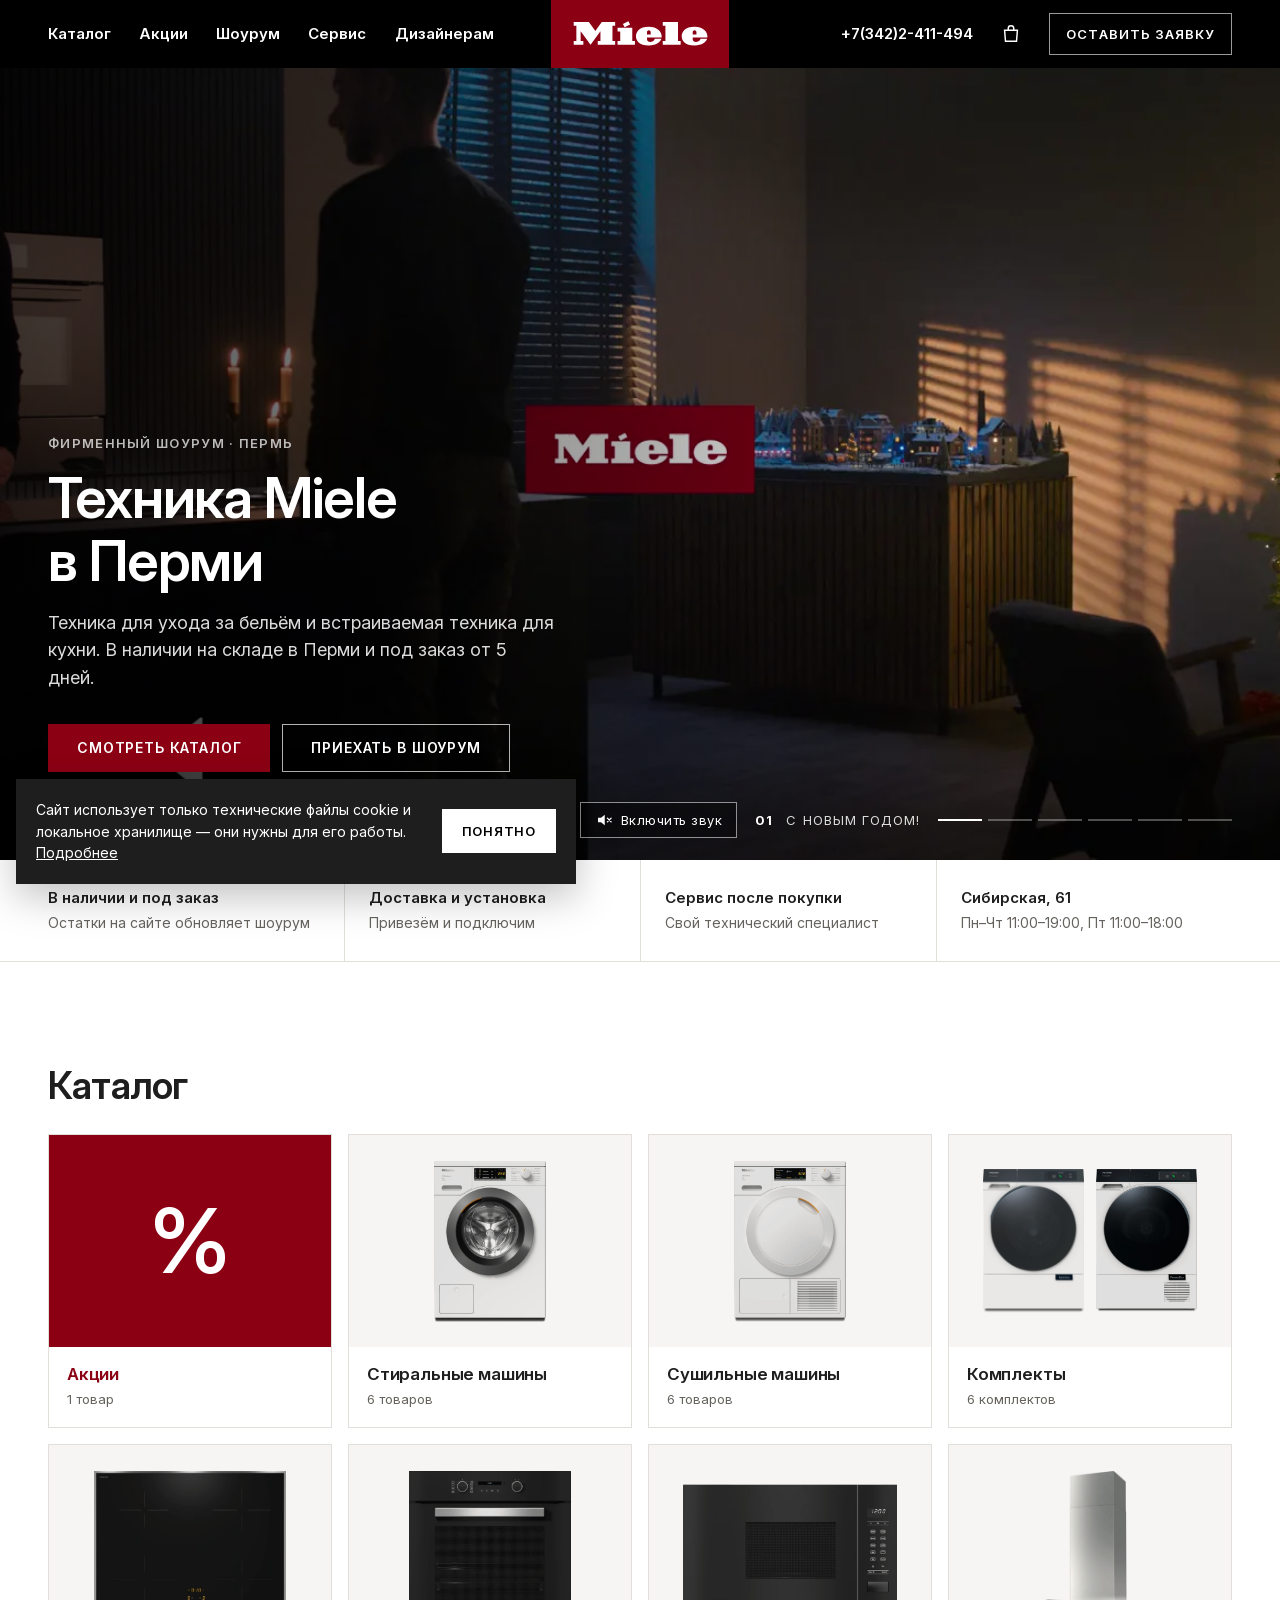
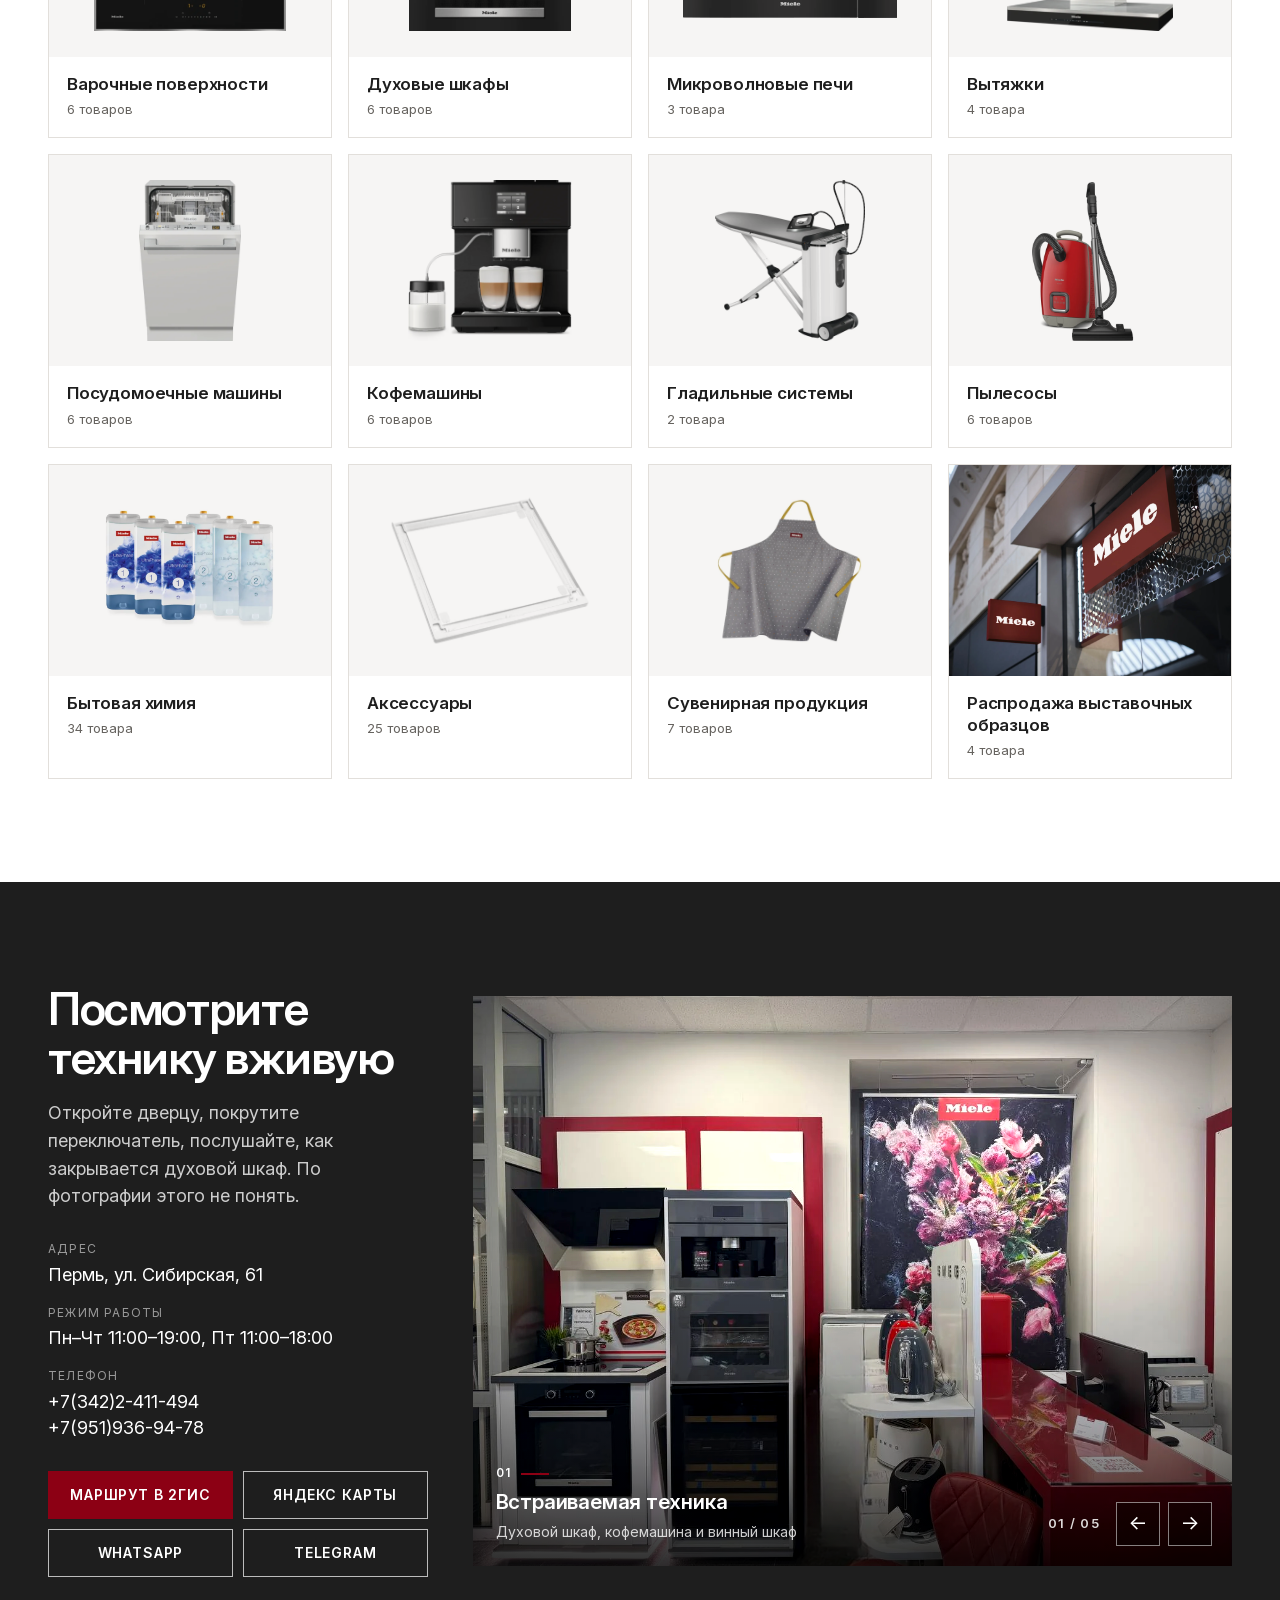
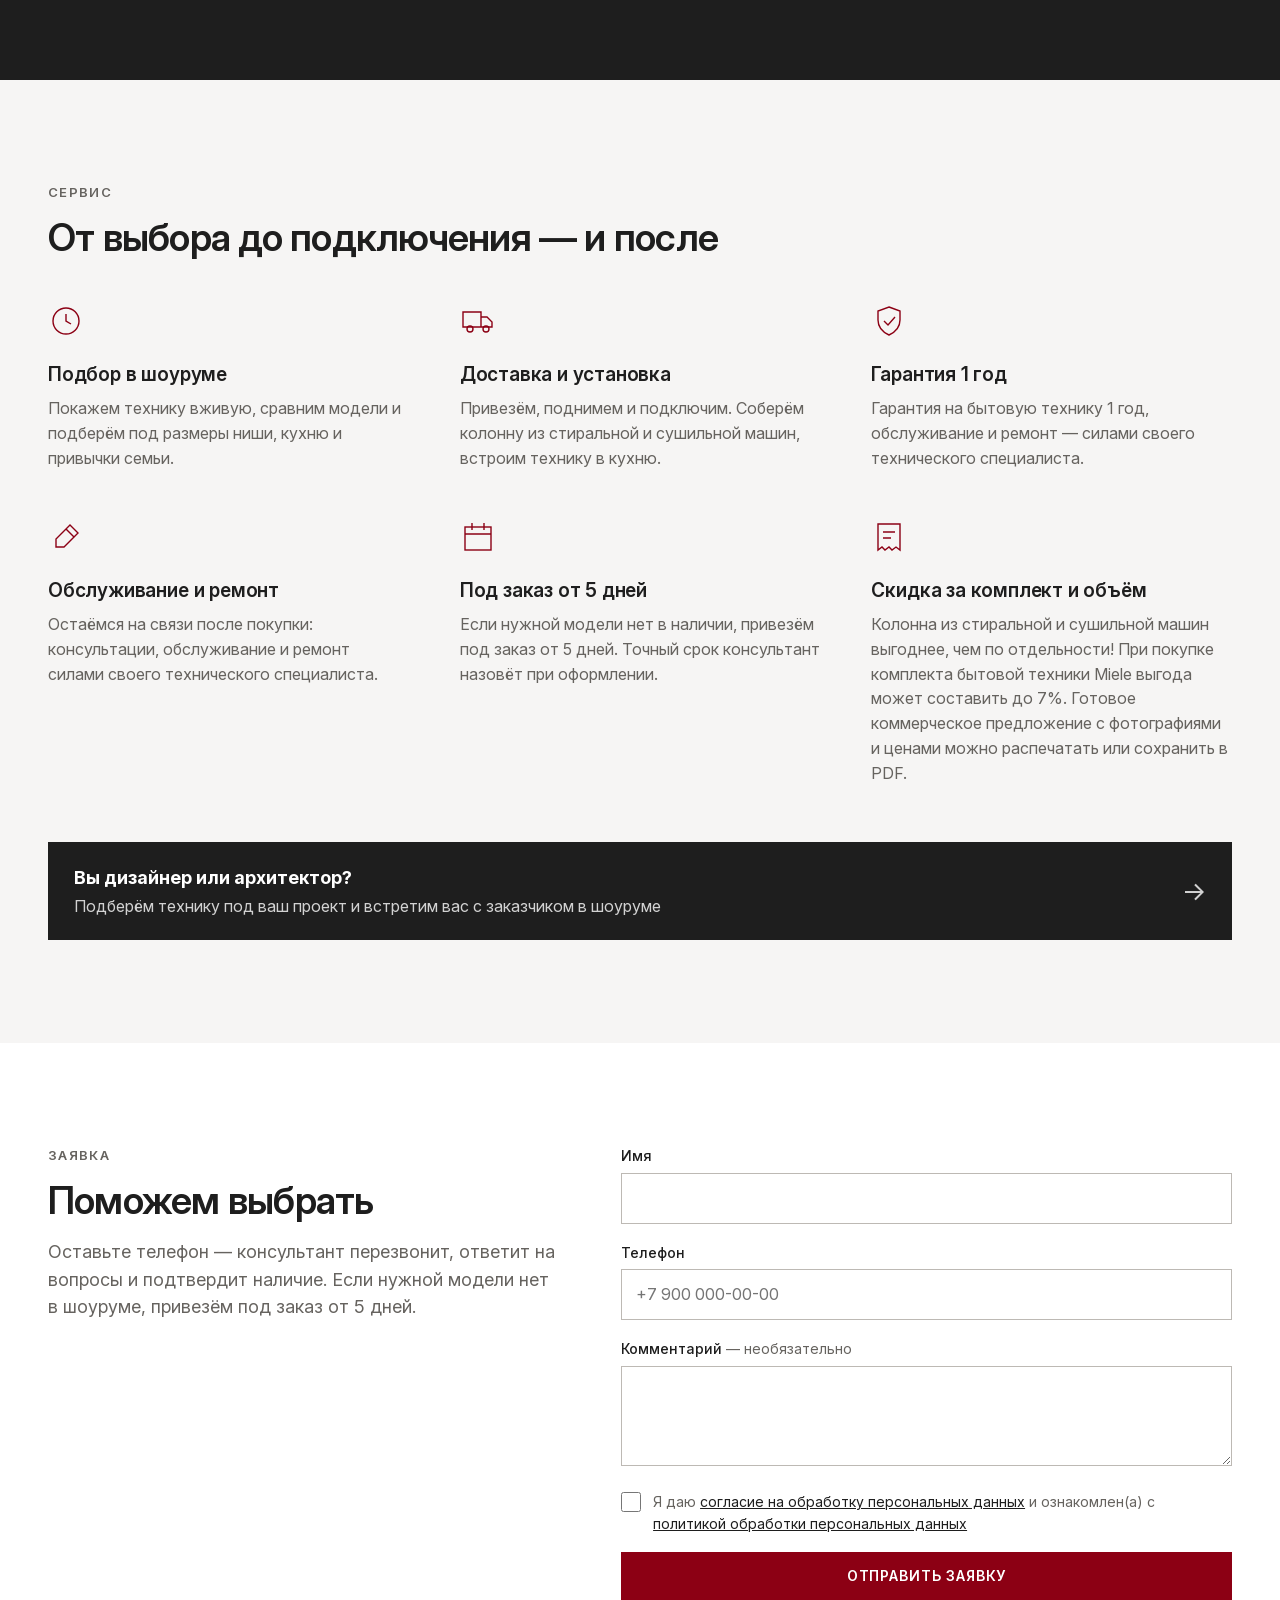
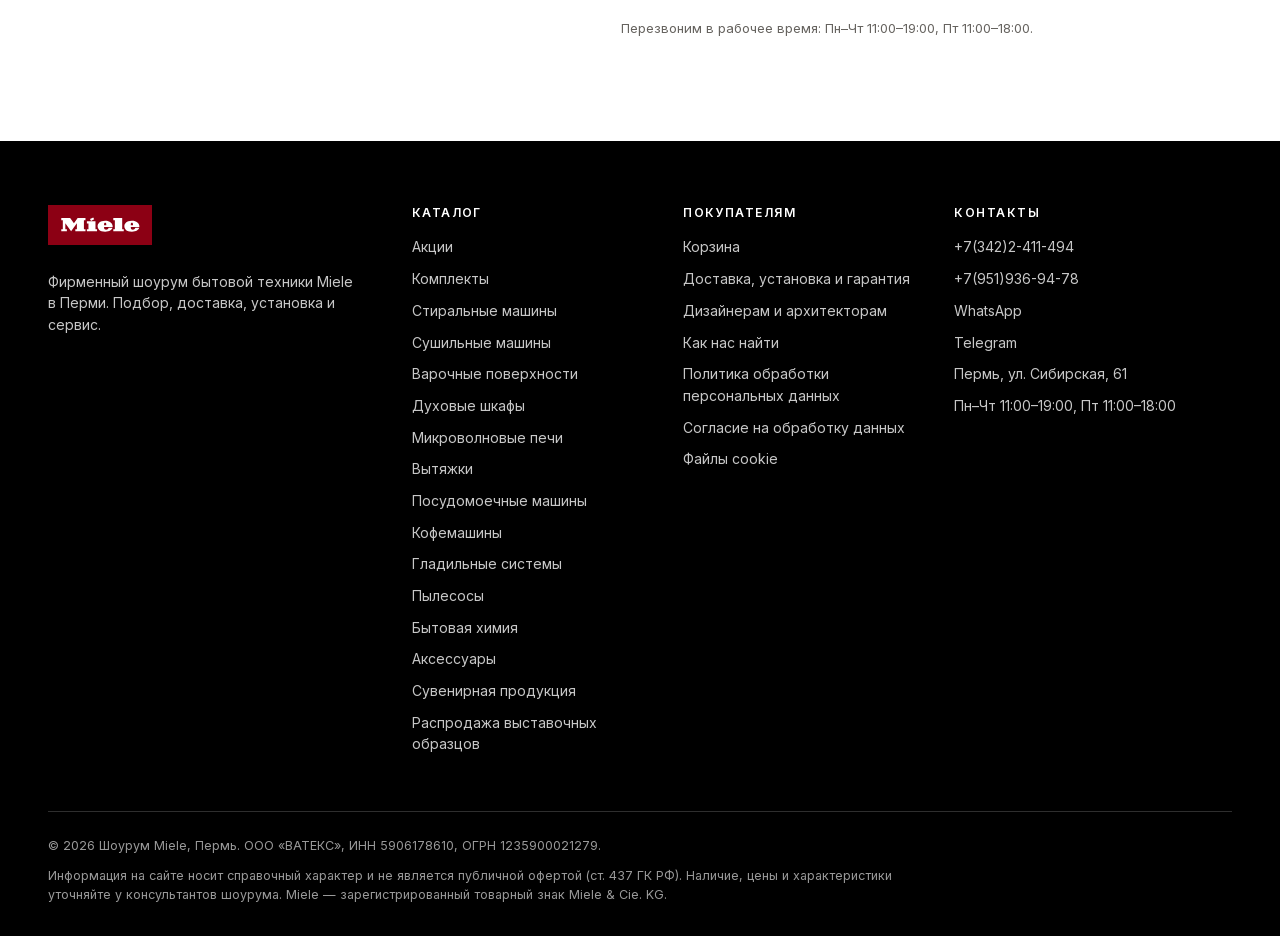
==== commit 15294ccc: "Новогоднее видео на первом экране, вкладка «Главная» в кабинете (фото и видео первого экрана), КП: ф" ====
--- a/index.html
+++ b/index.html
@@ -9,7 +9,7 @@
 <meta name="theme-color" content="#000000">
 <link rel="preload" href="assets/fonts/InterVariable.woff2" as="font" type="font/woff2" crossorigin>
 <link rel="icon" href="assets/img/favicon.png" type="image/png">
-<link rel="stylesheet" href="assets/css/style.css?v=47">
+<link rel="stylesheet" href="assets/css/style.css?v=50">
 </head>
 <body data-page="home">
 <div id="hdr"></div>
@@ -17,7 +17,8 @@
 <main id="main">
   <section class="hero">
     <div class="hero__slides" aria-hidden="true">
-      <img class="hero__img on" src="assets/img/mood/hero.webp" alt="Стиральная машина Miele в интерьере" data-label="Прачечное оборудование" style="--mp:68% 18%" fetchpriority="high">
+      <video class="hero__img on" src="assets/video/ny.mp4" poster="assets/video/ny.webp" data-label="С Новым годом!" muted playsinline preload="auto"></video>
+      <img class="hero__img" src="assets/img/mood/hero.webp" alt="Стиральная машина Miele в интерьере" data-label="Прачечное оборудование" style="--mp:68% 18%">
       <img class="hero__img" src="assets/img/mood/h-kitchen.webp" alt="Кухня со встроенной техникой Miele" data-label="Встраиваемая кухня" style="--mp:70% 55%">
       <img class="hero__img" src="assets/img/mood/h-ovens.webp" alt="Духовые шкафы Miele в кухне с деревянными фасадами" data-label="Духовые шкафы" style="--mp:78% 45%">
       <img class="hero__img" src="assets/img/mood/h-built.webp" alt="Встраиваемая техника Miele цвета графит" data-label="Встраиваемая техника" style="--mp:75% 50%">
@@ -32,7 +33,7 @@
         <a class="btn btn--white" href="#showroom">Приехать в шоурум</a>
       </div>
     </div>
-    <div class="hero__bar wrap"><span class="hero__lbl"><b>01</b> Прачечное оборудование</span><span class="hero__dots"><button type="button" data-h="0" aria-label="Фото 1"><i></i></button><button type="button" data-h="1" aria-label="Фото 2"><i></i></button><button type="button" data-h="2" aria-label="Фото 3"><i></i></button><button type="button" data-h="3" aria-label="Фото 4"><i></i></button><button type="button" data-h="4" aria-label="Фото 5"><i></i></button></span></div>
+    <div class="hero__bar wrap"><button type="button" class="hero__snd" aria-pressed="false" hidden><svg viewBox="0 0 24 24" width="18" height="18" aria-hidden="true"><path d="M4 9h4l5-4v14l-5-4H4z" fill="currentColor"/><path class="i-on" d="M16 8.5a5 5 0 0 1 0 7M18.5 6a8.5 8.5 0 0 1 0 12" fill="none" stroke="currentColor" stroke-width="1.8" stroke-linecap="round"/><path class="i-off" d="M16.5 9.5l5 5m0-5l-5 5" stroke="currentColor" stroke-width="1.8" stroke-linecap="round"/></svg><span>Включить звук</span></button><span class="hero__lbl"><b>01</b> С Новым годом!</span><span class="hero__dots"><button type="button" data-h="0" aria-label="Слайд 1"><i></i></button><button type="button" data-h="1" aria-label="Слайд 2"><i></i></button><button type="button" data-h="2" aria-label="Слайд 3"><i></i></button><button type="button" data-h="3" aria-label="Слайд 4"><i></i></button><button type="button" data-h="4" aria-label="Слайд 5"><i></i></button><button type="button" data-h="5" aria-label="Слайд 6"><i></i></button></span></div>
   </section>
 
   <div class="facts"><div class="wrap facts__in">
@@ -146,7 +147,7 @@
 
 <div id="ftr"></div>
 <script src="api/state.php"></script>
-<script src="assets/js/store.js?v=47"></script>
-<script src="assets/js/app.js?v=47"></script>
+<script src="assets/js/store.js?v=50"></script>
+<script src="assets/js/app.js?v=50"></script>
 </body>
 </html>
--- a/assets/css/style.css
+++ b/assets/css/style.css
@@ -856,3 +856,47 @@
 }
 /* 25.11, ночь: фото в КП на ~25% крупнее — место на листе есть */
 @media print { .offer__pic img { width: 52pt; height: 52pt; } .offer__pic { width: 58pt; } }
+
+/* 26.11: промокод — поле и кнопка одной высоты и одной рамкой, текст по центру */
+.promo__row { align-items: stretch; }
+.promo__row input, .sum .promo__row .btn { box-sizing: border-box; height: 48px; min-height: 48px; border: 1px solid var(--ink); }
+.sum .promo__row .btn { padding: 0 18px; white-space: nowrap; }
+.promo__row input { text-align: center; letter-spacing: .06em; }
+.promo__row input::placeholder { text-align: center; }
+/* 26.11: «Ожидается поставка» — поле даты в редакторе */
+.f input.supdate { min-height: 38px; padding: 6px 10px; border: 1px solid #BDB9B4; background: #fff; font: inherit; }
+.f input.supdate:disabled { opacity: .45; }
+
+/* 26.11: схемы в PDF — с новой страницы, логотип по центру, подпись справа, схемы на 30% крупнее */
+@media print {
+  body.print-sch .offer__sch { break-before: page; margin-top: 0; }
+  .offer__schtop { display: grid; grid-template-columns: 1fr auto 1fr; align-items: center; }
+  .offer__schtop::before { content: ""; }
+  .offer__schtop img { justify-self: center; }
+  .offer__schtop span { justify-self: end; text-align: right; }
+  .offer__schr { grid-template-columns: 40mm minmax(0, 1fr); }
+  .offer__schg, .offer__schg--2 { grid-template-columns: repeat(3, minmax(0, 1fr)); gap: 4mm; }
+  .offer__schg img { height: 42mm; }
+}
+/* 26.11: лист схем начинается с той же шапки, что и предложение */
+@media print { .offer__sch h2.offer__schh { margin: 8mm 0 2mm; font-size: 13pt; text-transform: uppercase; letter-spacing: .06em; } }
+
+/* 27.11: видео на первом экране — без «наезда», полоска идёт столько, сколько длится ролик; кнопка звука */
+.hero__slides video.hero__img { background: #1b1714; }
+.hero__slides video.hero__img.on { animation: none; transform: none; }
+.hero__dots .on i::after { animation-duration: var(--hd, 6s); }
+.hero__snd { pointer-events: auto; white-space: nowrap; display: inline-flex; align-items: center; gap: 8px; min-height: 36px; padding: 0 14px; border: 1px solid rgba(255, 255, 255, .55); background: rgba(0, 0, 0, .35); color: #fff; font: inherit; font-size: 13px; letter-spacing: .04em; cursor: pointer; backdrop-filter: blur(4px); }
+.hero__snd:hover { background: rgba(0, 0, 0, .55); border-color: #fff; }
+.hero__snd[hidden] { display: none; }
+.hero__snd .i-on { display: none; }
+.hero__snd[aria-pressed="true"] .i-on { display: inline; }
+.hero__snd[aria-pressed="true"] .i-off { display: none; }
+@media (max-width: 640px) { .hero__snd { min-height: 32px; padding: 0 10px; font-size: 12px; } }
+
+/* 27.11: КП — фото товаров крупнее, под названием несколько характеристик */
+.offer__spec { display: none; }
+@media print {
+  .offer__pic img { width: 78pt; height: 78pt; }
+  .offer__pic { width: 84pt; }
+  .offer__spec { display: block; margin-top: 2pt; font-size: 7.5pt; line-height: 1.35; color: #555; }
+}
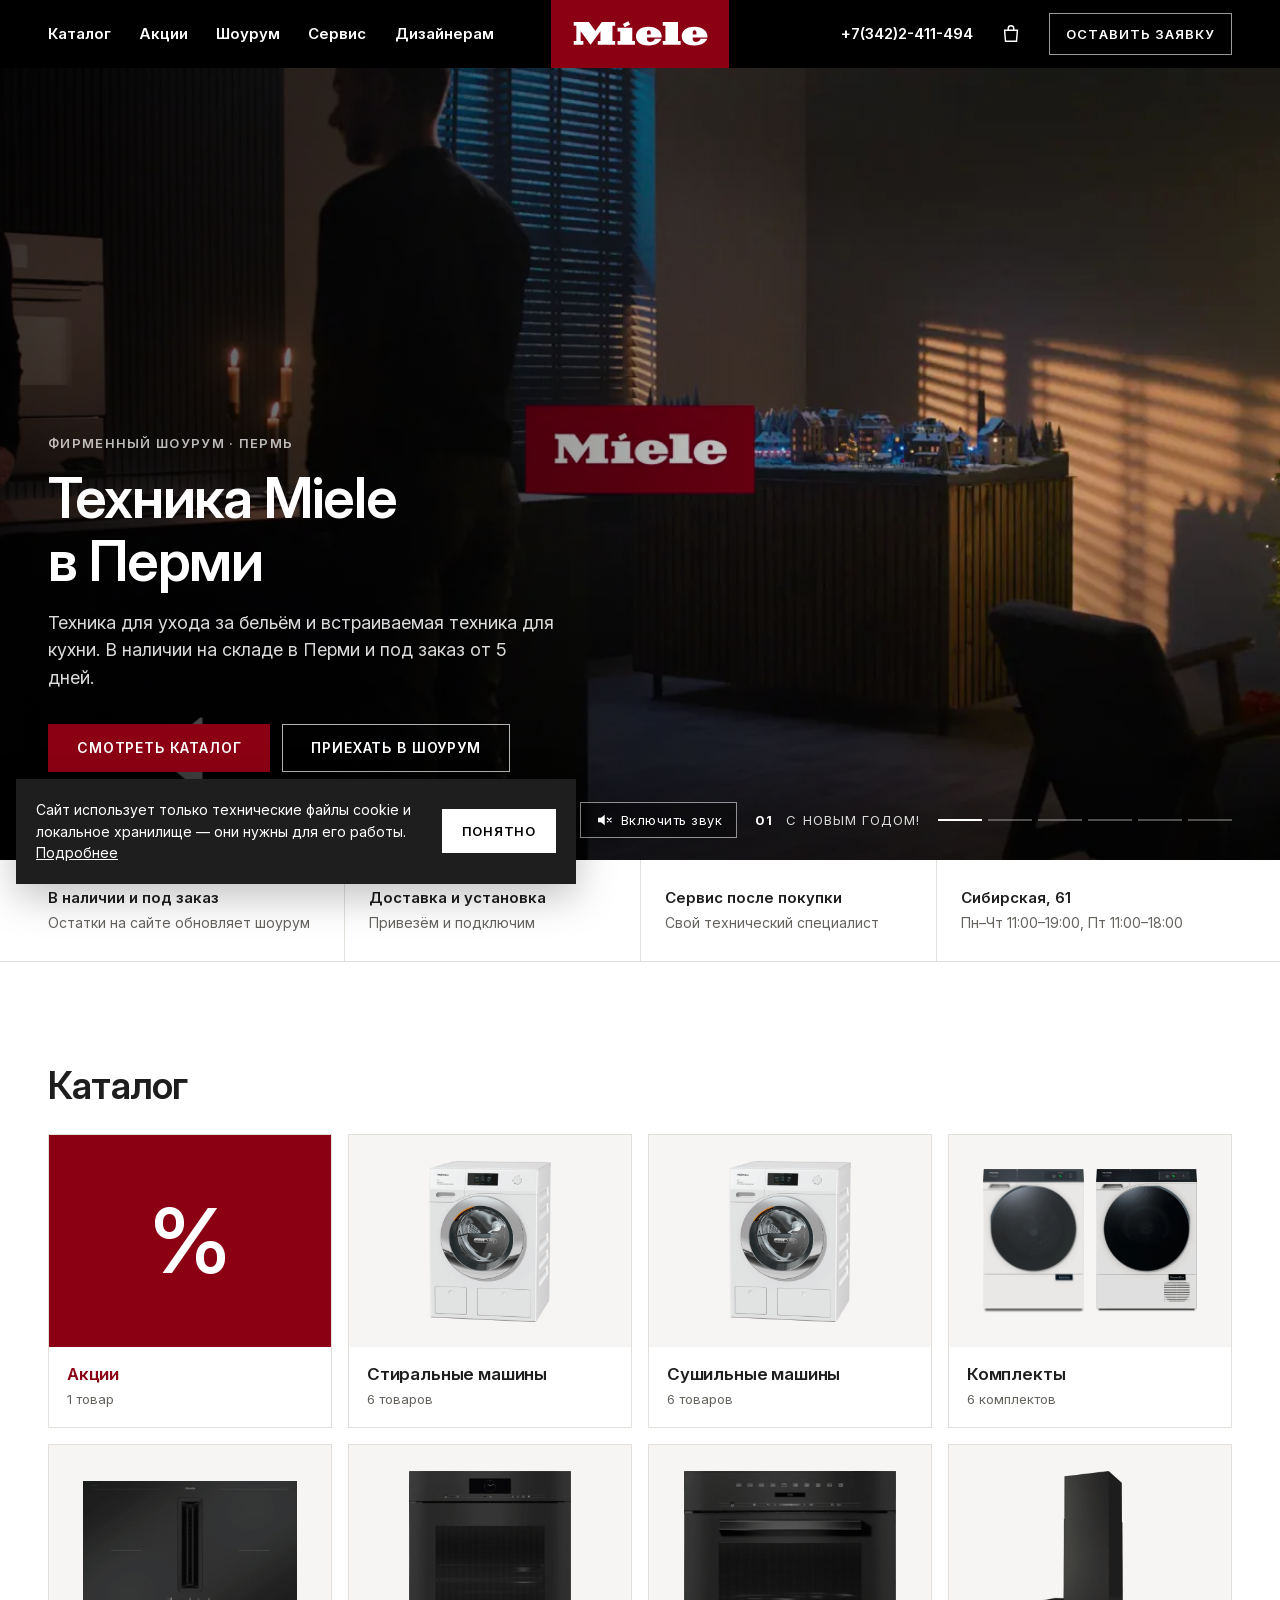
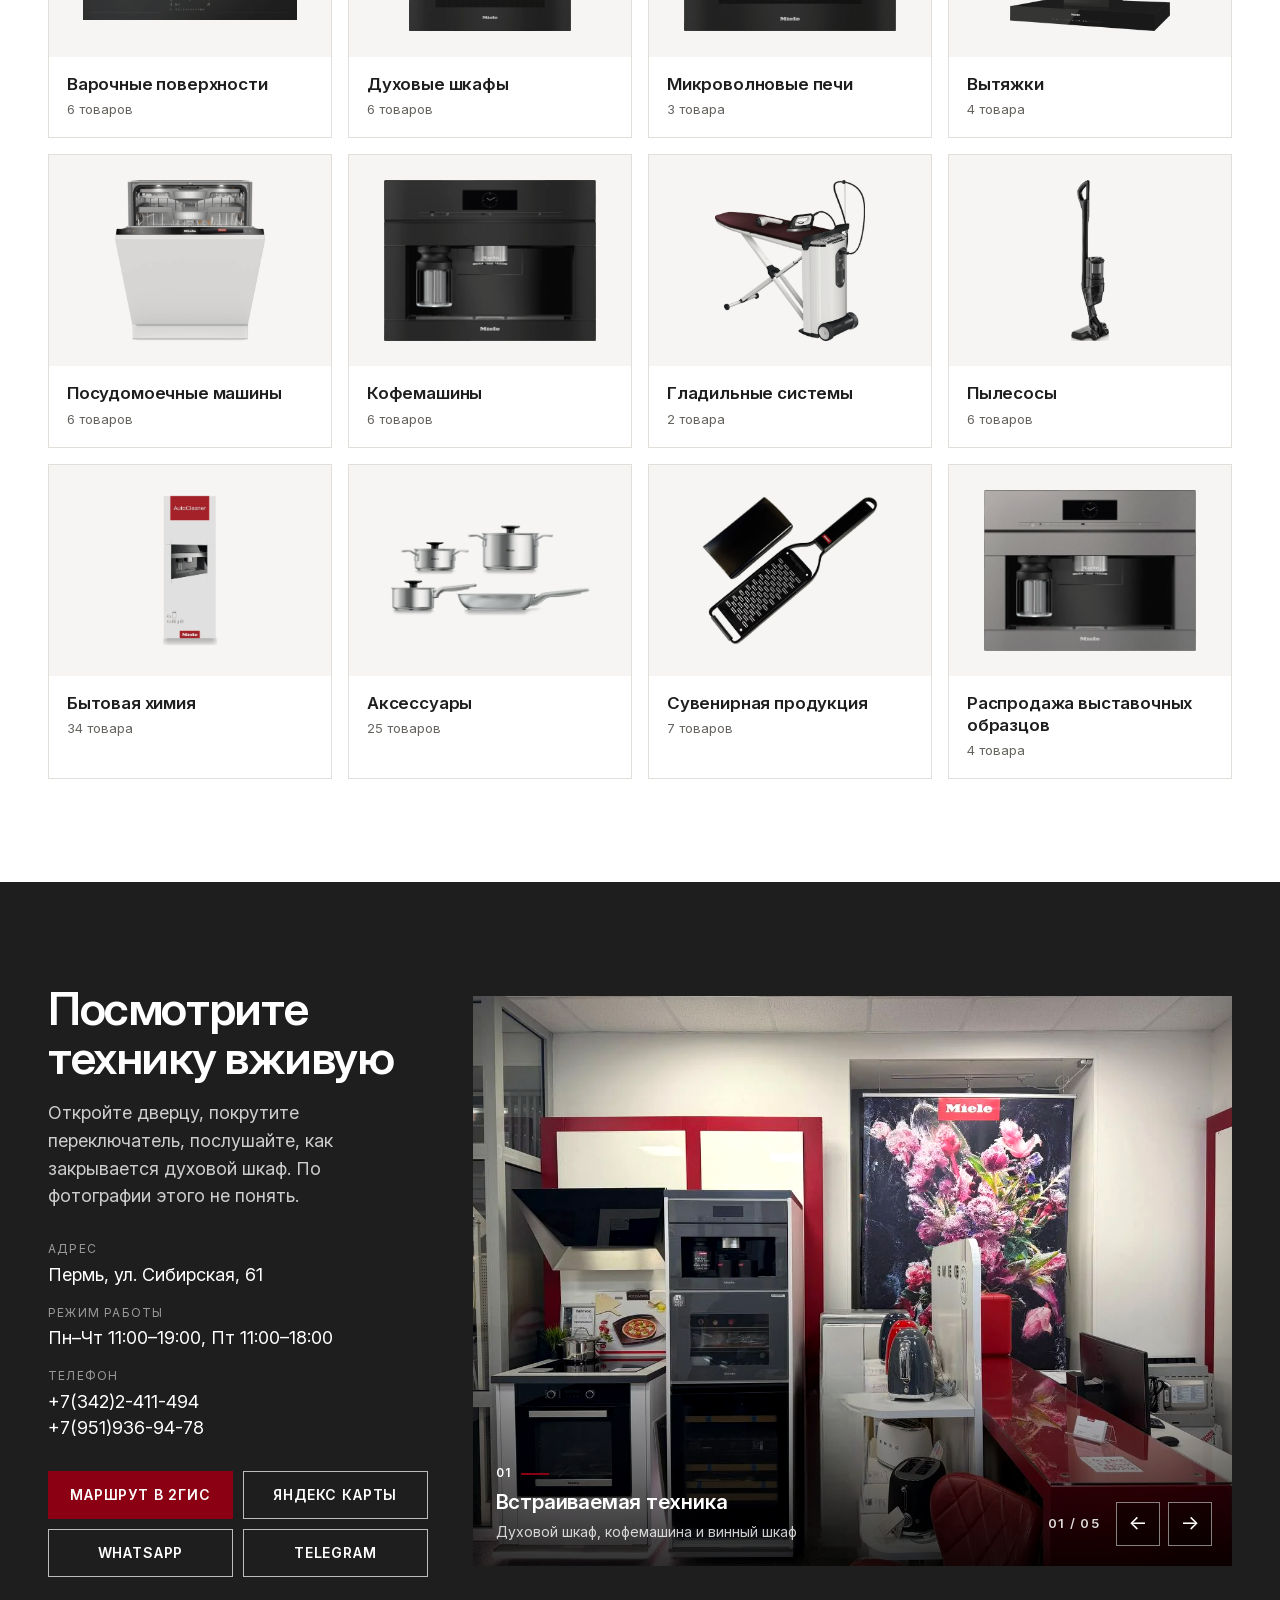
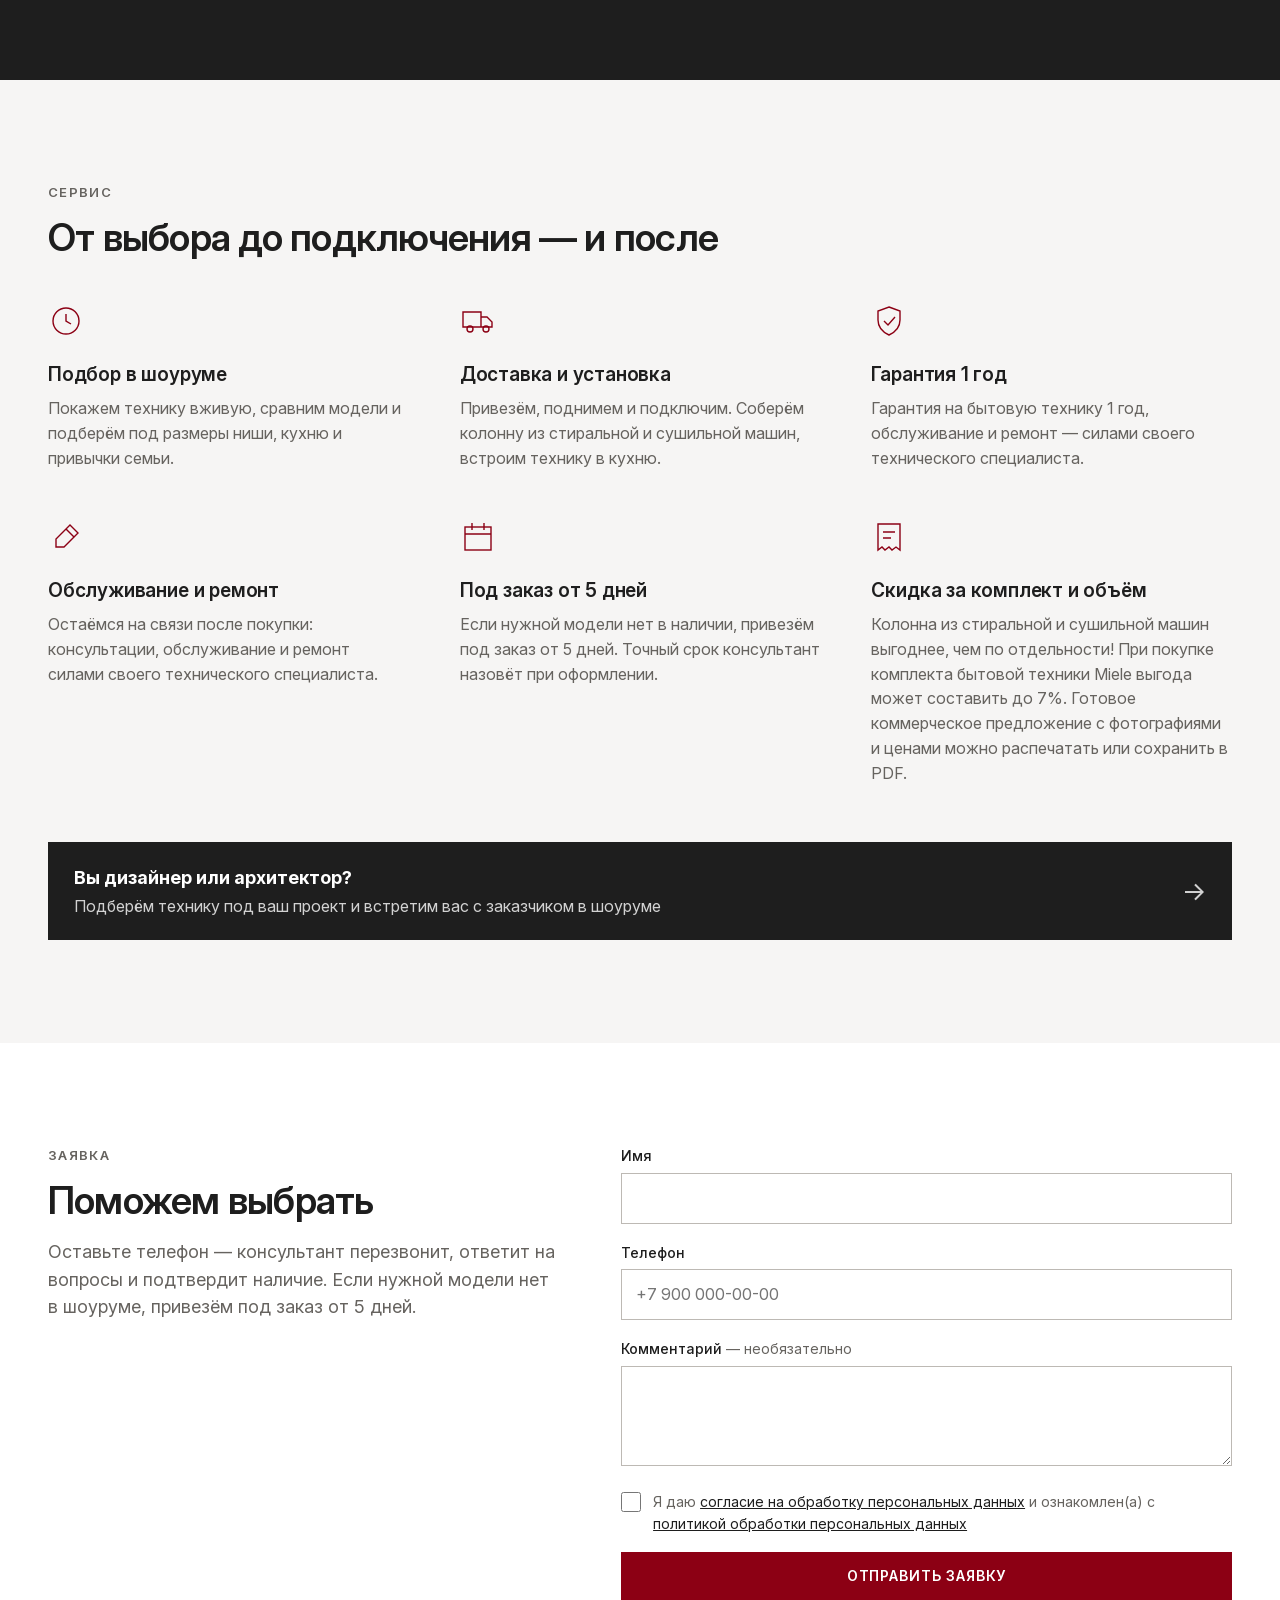
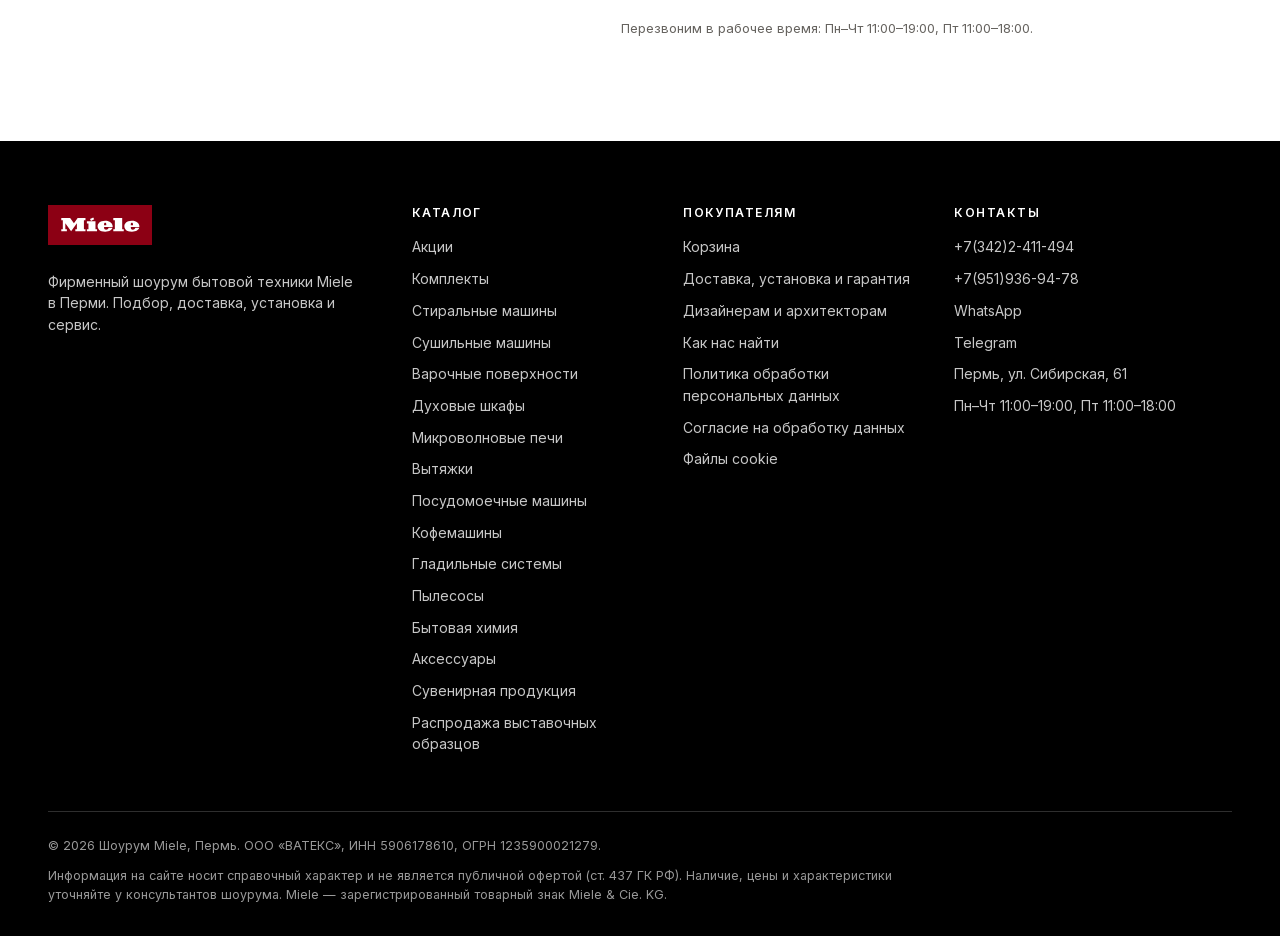
==== commit 874adcf6: "Show highest-priced catalog product on category covers" ====
--- a/index.html
+++ b/index.html
@@ -50,7 +50,6 @@
         <div class="cat__tools" id="cat-tools" hidden>
           <label class="sort"><span>Сортировка</span>
             <select id="sort">
-              <option value="default">По умолчанию</option>
               <option value="stock">Сначала в наличии</option>
               <option value="price-asc">Сначала дешевле</option>
               <option value="price-desc">Сначала дороже</option>
@@ -148,6 +147,6 @@
 <div id="ftr"></div>
 <script src="api/state.php"></script>
 <script src="assets/js/store.js?v=50"></script>
-<script src="assets/js/app.js?v=50"></script>
+<script src="assets/js/app.js?v=52"></script>
 </body>
 </html>
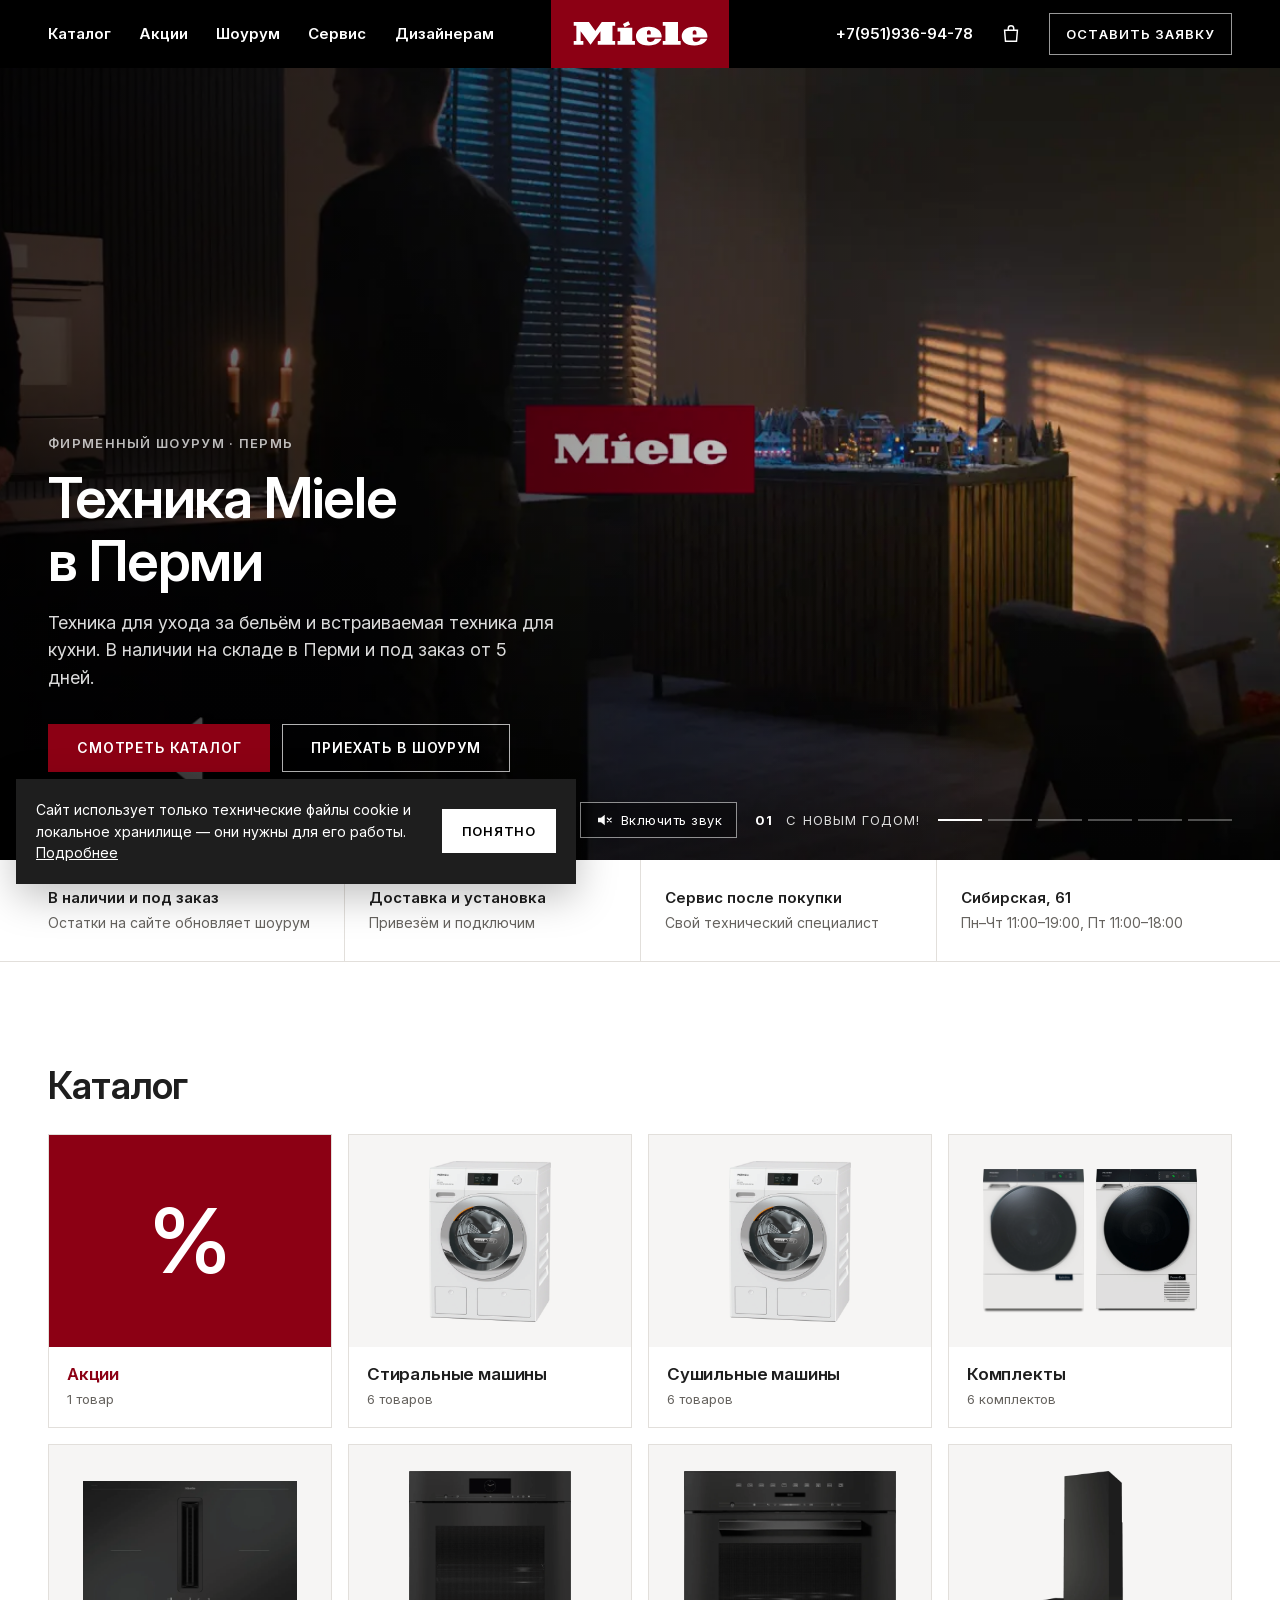
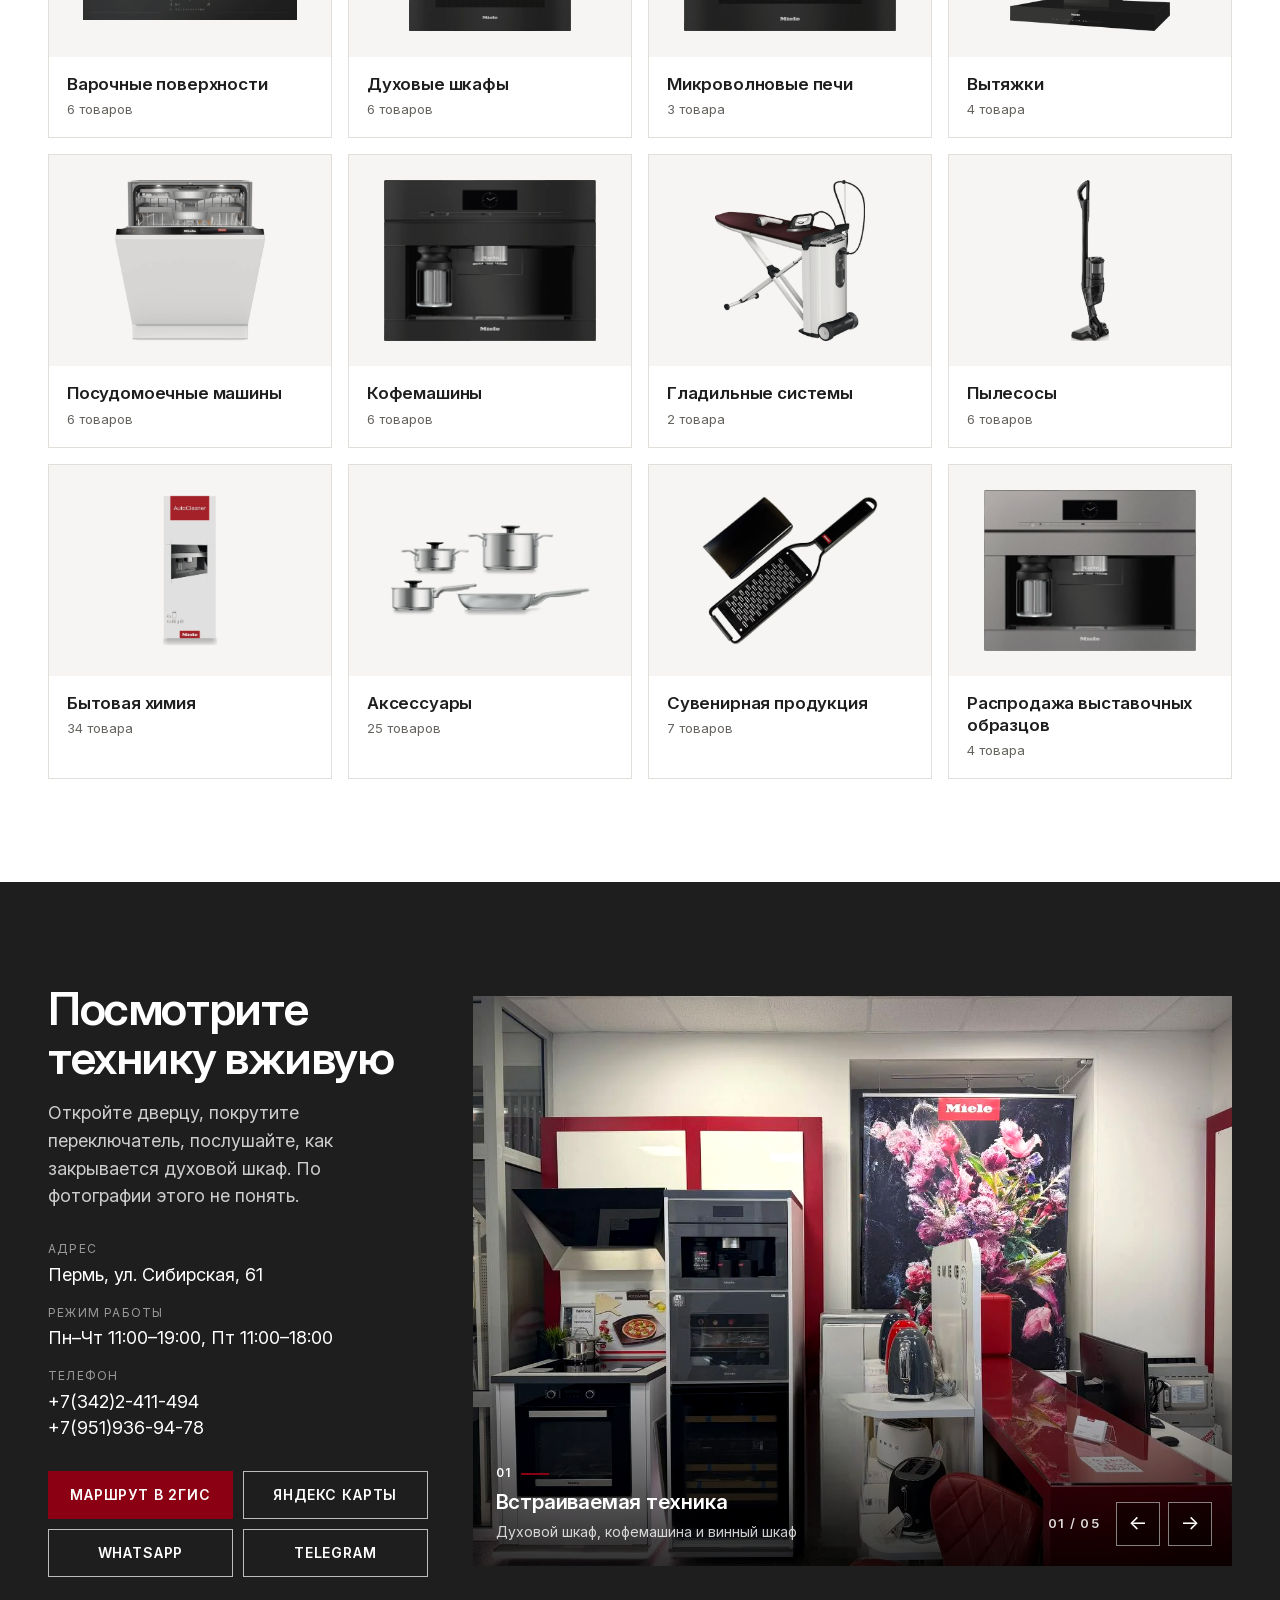
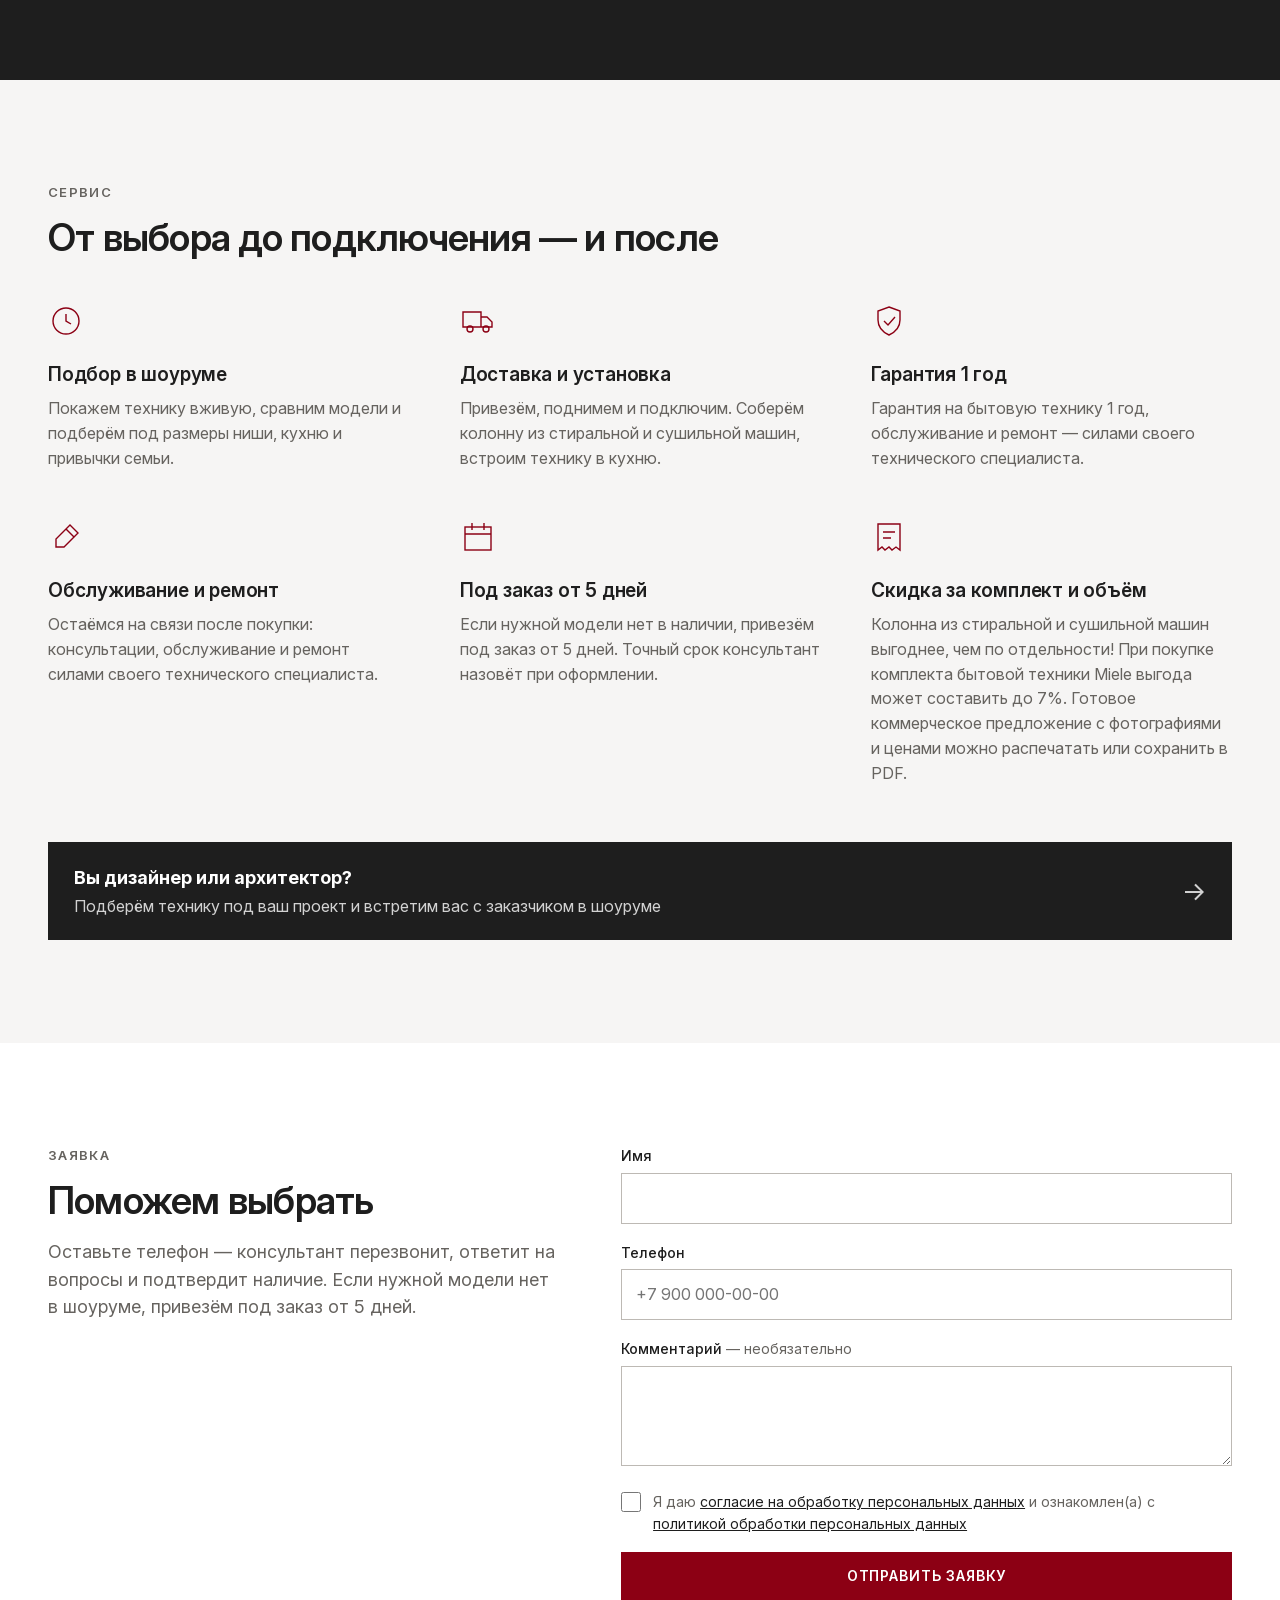
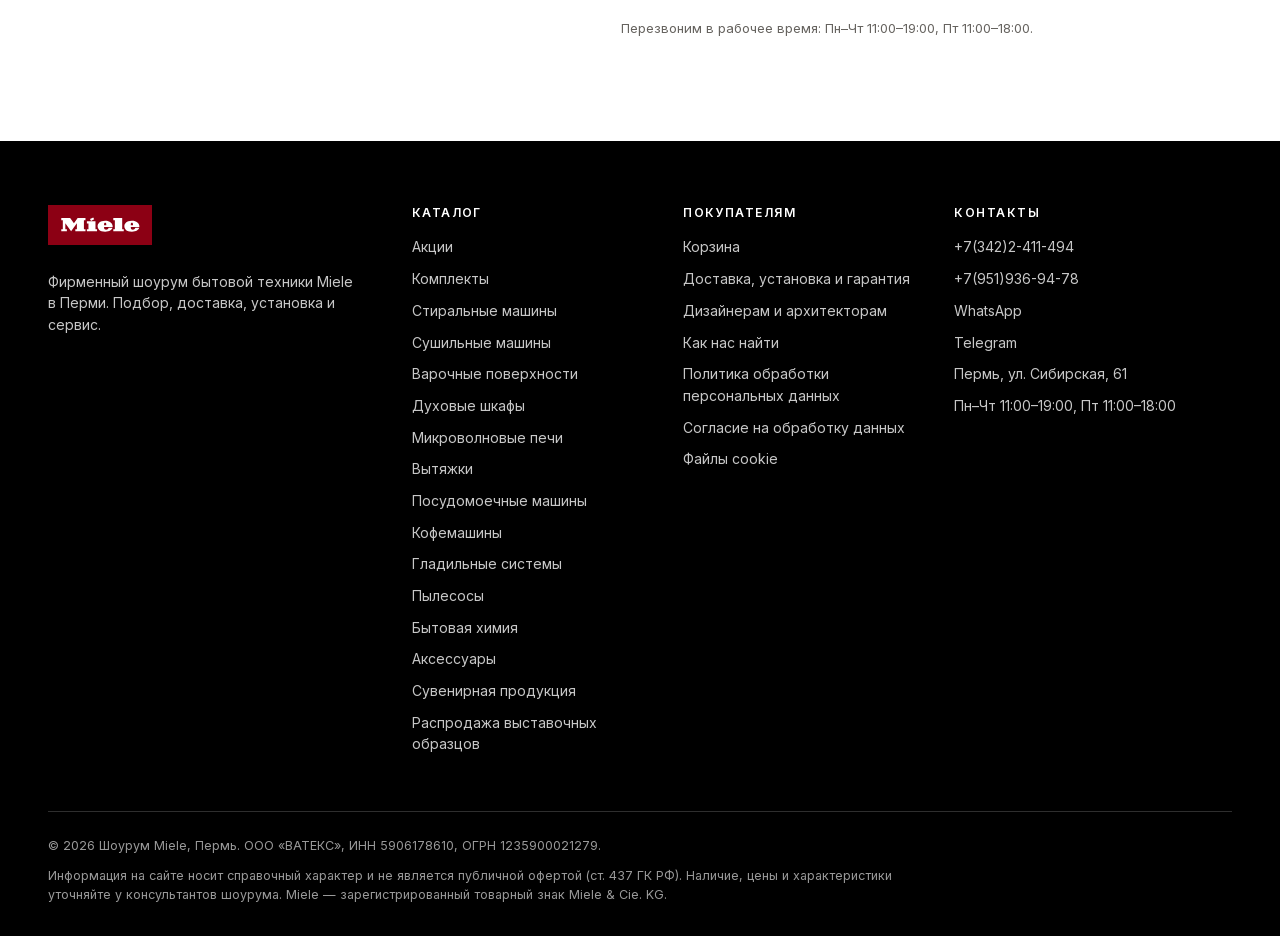
==== commit d6f47863: "КП: «Кол-во» уже, цены одной ширины; кабинет: порядок вкладок; шапка: мобильный телефон Co-Authored-" ====
--- a/index.html
+++ b/index.html
@@ -9,7 +9,7 @@
 <meta name="theme-color" content="#000000">
 <link rel="preload" href="assets/fonts/InterVariable.woff2" as="font" type="font/woff2" crossorigin>
 <link rel="icon" href="assets/img/favicon.png" type="image/png">
-<link rel="stylesheet" href="assets/css/style.css?v=50">
+<link rel="stylesheet" href="assets/css/style.css?v=54">
 </head>
 <body data-page="home">
 <div id="hdr"></div>
@@ -59,7 +59,7 @@
           <label class="only"><input type="checkbox" id="only"> Только в наличии <span id="count" style="color:var(--muted)"></span></label>
         </div>
       </div>
-      <div class="folders" id="folders"></div>
+      <div class="folders" id="folders"><a class="folder" href="category.php?cat=%D0%A1%D1%82%D0%B8%D1%80%D0%B0%D0%BB%D1%8C%D0%BD%D1%8B%D0%B5%20%D0%BC%D0%B0%D1%88%D0%B8%D0%BD%D1%8B">Стиральные машины</a><a class="folder" href="category.php?cat=%D0%A1%D1%83%D1%88%D0%B8%D0%BB%D1%8C%D0%BD%D1%8B%D0%B5%20%D0%BC%D0%B0%D1%88%D0%B8%D0%BD%D1%8B">Сушильные машины</a><a class="folder" href="category.php?cat=%D0%92%D0%B0%D1%80%D0%BE%D1%87%D0%BD%D1%8B%D0%B5%20%D0%BF%D0%BE%D0%B2%D0%B5%D1%80%D1%85%D0%BD%D0%BE%D1%81%D1%82%D0%B8">Варочные поверхности</a></div>
       <div class="grid" id="grid" aria-live="polite" hidden></div>
     </div>
   </section>
@@ -146,7 +146,7 @@
 
 <div id="ftr"></div>
 <script src="api/state.php"></script>
-<script src="assets/js/store.js?v=50"></script>
-<script src="assets/js/app.js?v=52"></script>
+<script src="assets/js/store.js?v=54"></script>
+<script src="assets/js/app.js?v=54"></script>
 </body>
 </html>
--- a/assets/css/style.css
+++ b/assets/css/style.css
@@ -900,3 +900,15 @@
   .offer__pic { width: 84pt; }
   .offer__spec { display: block; margin-top: 2pt; font-size: 7.5pt; line-height: 1.35; color: #555; }
 }
+
+/* 28.11: КП — «Кол-во» уже, «Цена», «Цена со %» и «Сумма» одинаковой ширины */
+@media print {
+  .offer__tbl { table-layout: fixed; width: 100%; }
+  .offer__tbl th:nth-child(1) { width: 16pt; }
+  .offer__tbl th:nth-child(2) { width: 84pt; }
+  .offer__tbl th:nth-child(4) { width: 40pt; white-space: nowrap !important; letter-spacing: .02em; }
+  .offer__tbl th:nth-child(n+5) { width: 66pt; }
+  .offer__tbl th:nth-child(n+4) { white-space: normal; padding-left: 3pt; padding-right: 3pt; }
+  .offer__tbl td:nth-child(n+4) { padding-left: 3pt; padding-right: 3pt; }
+  .offer__tbl td:nth-child(5) s { display: block; }
+}
